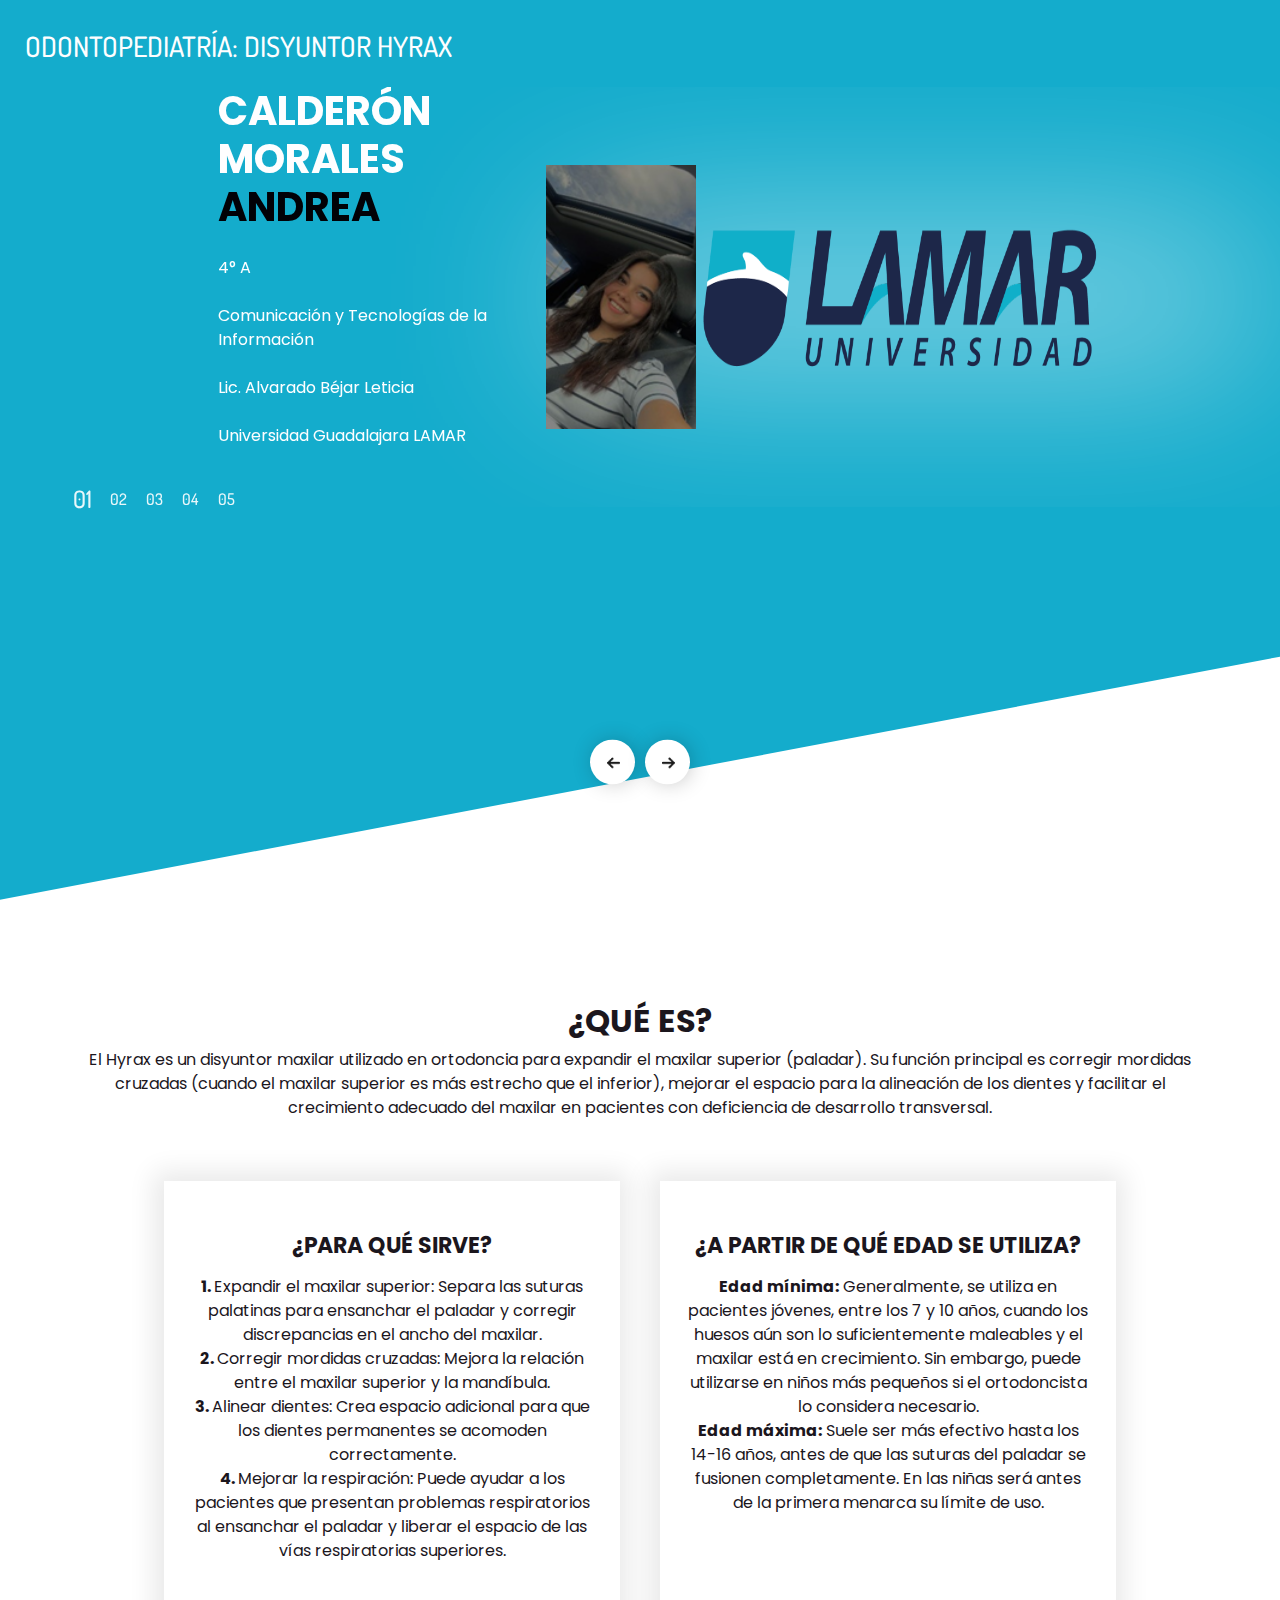
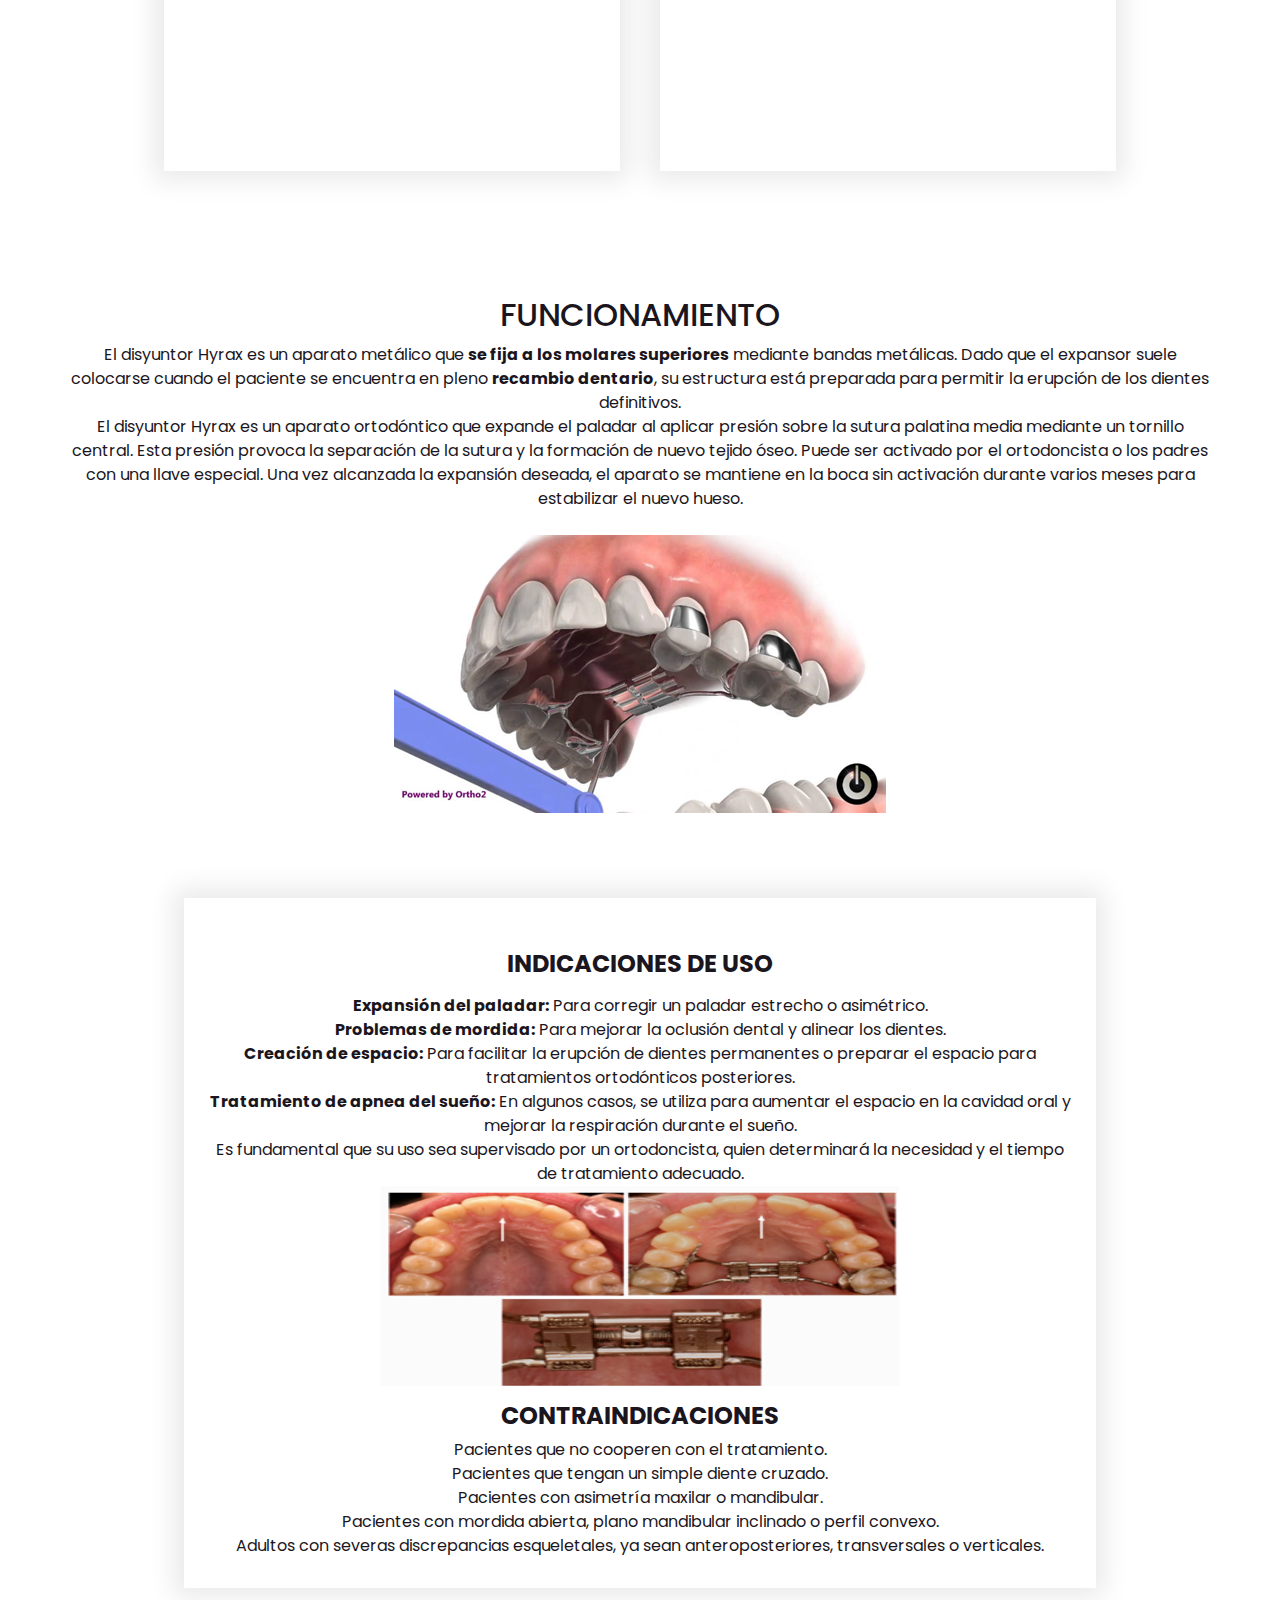
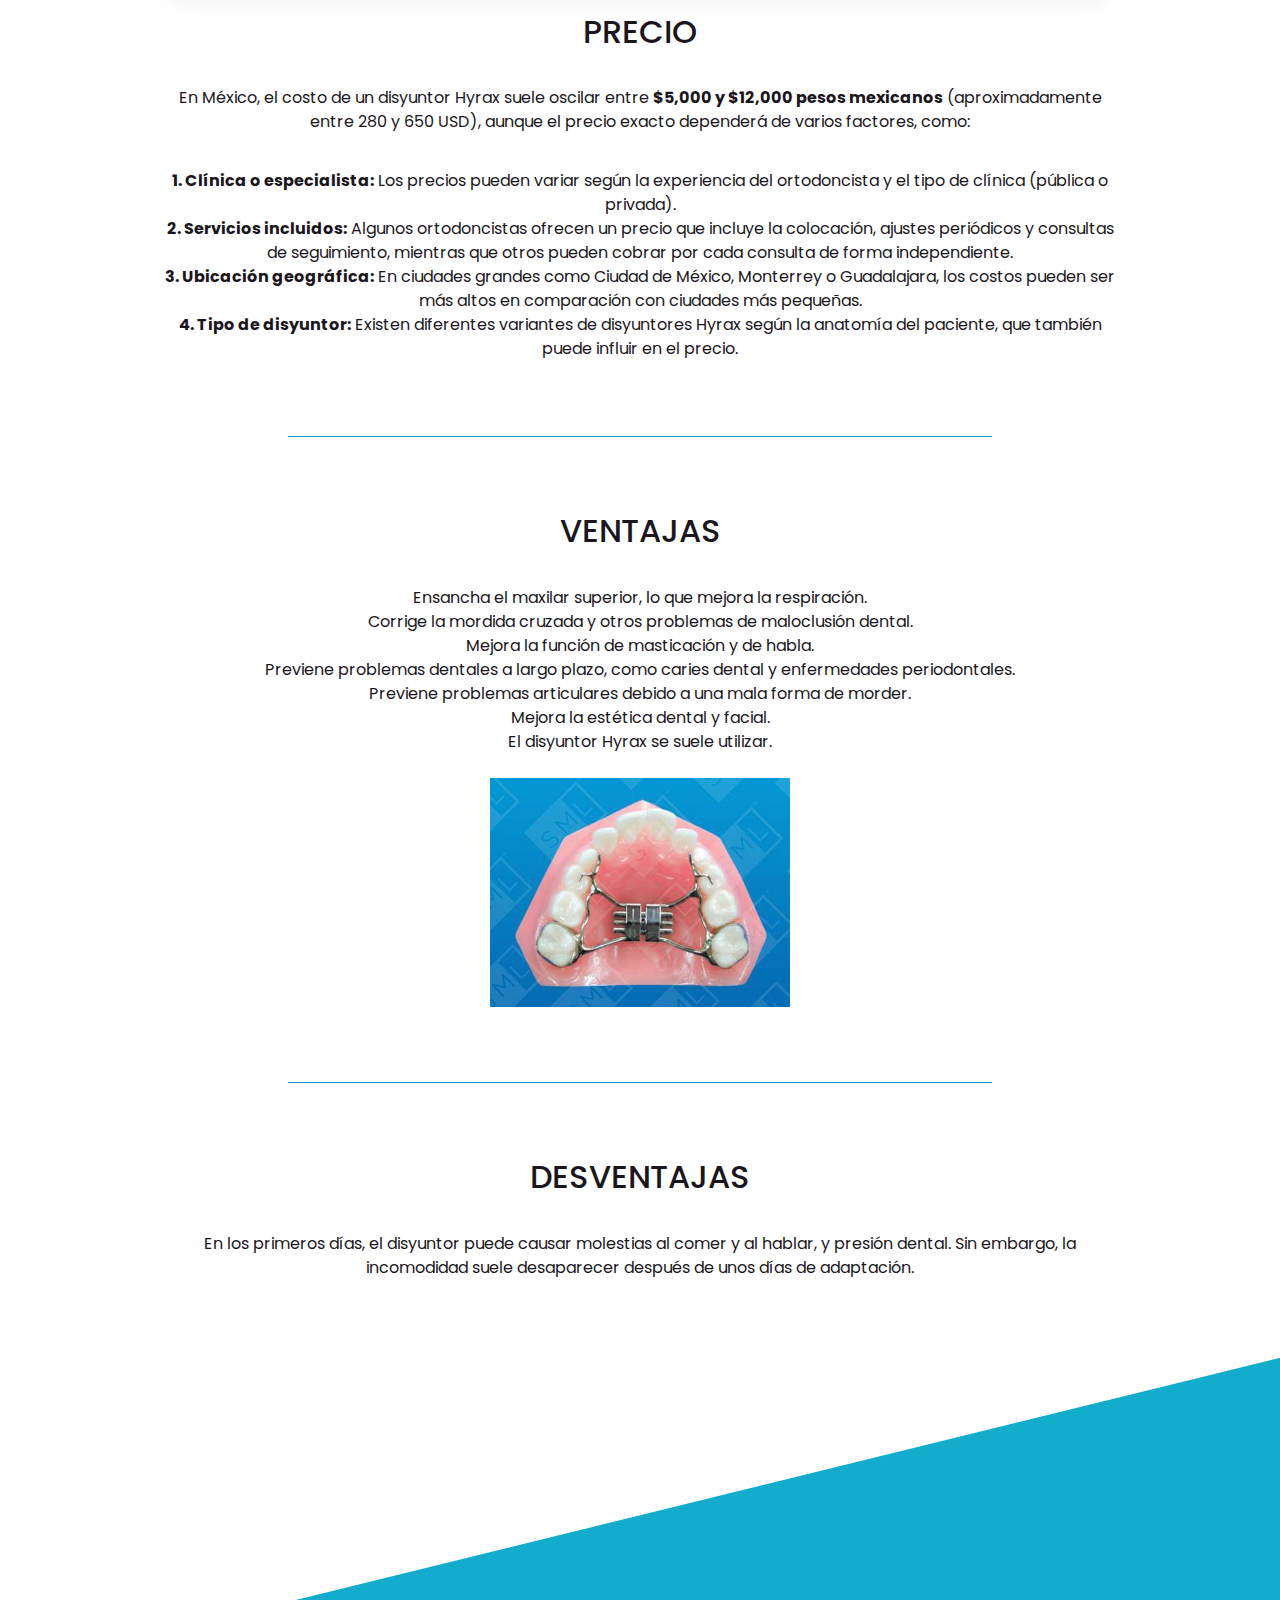
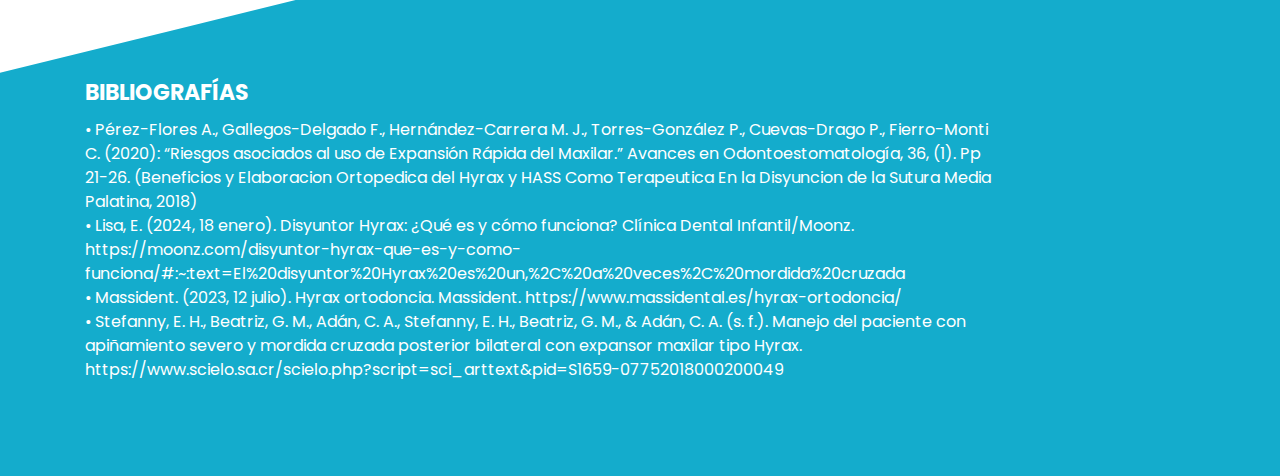
==== index.html @ 8312d189 "Add files via upload" ====
<!DOCTYPE html>
<html>

<head>
  <!-- Basic -->
  <meta charset="utf-8" />
  <meta http-equiv="X-UA-Compatible" content="IE=edge" />
  <!-- Mobile Metas -->
  <meta name="viewport" content="width=device-width, initial-scale=1, shrink-to-fit=no" />
  <!-- Site Metas -->
  <meta name="keywords" content="" />
  <meta name="description" content="" />
  <meta name="author" content="" />

  <title>ODONTOPEDIATRÍA: DISYUNTOR HYRAX</title>

  <!-- slider stylesheet -->
  <link rel="stylesheet" type="text/css"
    href="https://cdnjs.cloudflare.com/ajax/libs/OwlCarousel2/2.1.3/assets/owl.carousel.min.css" />

  <!-- bootstrap core css -->
  <link rel="stylesheet" type="text/css" href="css/bootstrap.css" />

  <!-- fonts style -->
  <link href="https://fonts.googleapis.com/css?family=Dosis:400,500|Poppins:400,600,700&display=swap" rel="stylesheet">
  <!-- Custom styles for this template -->
  <link href="css/style.css" rel="stylesheet" />
  <!-- responsive style -->
  <link href="css/responsive.css" rel="stylesheet" />
</head>

<body>
  <div class="hero_area">
    <!-- header section strats -->
    <header class="header_section">
      <div class="container-fluid">
        <nav class="navbar navbar-expand-lg custom_nav-container">
          <a class="navbar-brand" href="index.html">
            <span>
              ODONTOPEDIATRÍA: DISYUNTOR HYRAX
            </span>
          </a>

          <div class="navbar-collapse" id="">
            <div class="d-none d-lg-flex ml-auto flex-column flex-lg-row align-items-center">
              <ul class="navbar-nav  ">
                <li class="nav-item">
                  <a class="nav-link" href="fruit.html">
                    <!--<img src="images/login.png" alt="" />
                    <span>Login</span></a>-->
                </li>
                <li class="nav-item">
                  <a class="nav-link" href="service.html">
                    <!--<img src="images/signup.png" alt="" />
                    <span>Sign Up</span>-->
                  </a>
                </li>
              </ul>
              <form class="form-inline my-2 mb-3 mb-lg-0 mr-5">
                <!--<button class="btn  my-2 my-sm-0 nav_search-btn" type="submit"></button>-->
              </form>
            </div>

            
            <div id="myNav" class="overlay">
              <div class="overlay-content">
                <a href="index.html">HOME</a>
                <a href="team.html">TEAM</a>
                <a href="portfolio.html">PORTFOLIO</a>
                <a href="contact.html">CONTACT US</a>

              </div>
            </div>
          </div>
        </nav>
      </div>
    </header>
    <!-- end header section -->
    <!-- slider section -->
    <section class=" slider_section position-relative">

      <div id="carouselExampleIndicators" class="carousel slide" data-ride="carousel">
        <ol class="carousel-indicators">
          <li data-target="#carouselExampleIndicators" data-slide-to="0" class="active">01</li>
          <li data-target="#carouselExampleIndicators" data-slide-to="1">02</li>
          <li data-target="#carouselExampleIndicators" data-slide-to="1">03</li>
          <li data-target="#carouselExampleIndicators" data-slide-to="1">04</li>
          <li data-target="#carouselExampleIndicators" data-slide-to="1">05</li>
        </ol>
        <div class="carousel-inner">
          <div class="carousel-item active">
            <div class="row">
              <div class="col-md-3 offset-md-2">
                <div class="slider_detail">
                  <h1>
                    Calderón Morales
                    <span>
                      Andrea
                    </span>
                  </h1>
                  <p>
                    4° A<br><br>
                    Comunicación y Tecnologías de la Información <br><br>
                    Lic. Alvarado Béjar Leticia<br><br>
                    Universidad Guadalajara LAMAR<br><br>
                  </p>
                </div>
              </div>
              <div class="col-md-7">
                <div class="slider_img-box">
                  <img src="images/Andrea_Calderon.png" alt="foto Andrea Calderón" width="150">
                  <img src="images/Logo-LAMAR-Blue2.png" alt="logo LAMAR" width="400" height="150">
                </div>
              </div>
            </div>
          </div>
          <div class="carousel-item">
            <div class="row">
              <div class="col-md-3 offset-md-2">
                <div class="slider_detail">
                  <h1>
                    Águila
                    <span>
                      Andrea
                    </span>
                  </h1>
                  <p>
                    4° A<br><br>
                    Comunicación y Tecnologías de la Información <br><br>
                    Lic. Alvarado Béjar Leticia<br><br>
                    Universidad Guadalajara LAMAR<br><br>
                  </p>
                </div>
              </div>
              <div class="col-md-7">
                <div class="slider_img-box">
                  <img src="images/andrea_aguilar.png" alt="foto Andrea Águila" width="150">
                  <img src="images/Logo-LAMAR-Blue2.png" alt="logo LAMAR" width="400" height="150">
                </div>
              </div>
            </div>
          </div>
          <div class="carousel-item">
            <div class="row">
              <div class="col-md-3 offset-md-2">
                <div class="slider_detail">
                  <h1>
                    Toscano Murillo
                    <span>
                      Dominique Michelle
                    </span>
                  </h1>
                  <p>
                    4° A<br><br>
                    Comunicación y Tecnologías de la Información <br><br>
                    Lic. Alvarado Béjar Leticia<br><br>
                    Universidad Guadalajara LAMAR<br><br>
                  </p>
                </div>
              </div>
              <div class="col-md-7">
                <div class="slider_img-box">
                  <img src="images/dominique.png" alt="foto Dominique" width="150">
                  <img src="images/Logo-LAMAR-Blue2.png" alt="logo LAMAR" width="400" height="150">
                </div>
              </div>
            </div>
          </div>
          <div class="carousel-item">
            <div class="row">
              <div class="col-md-3 offset-md-2">
                <div class="slider_detail">
                  <h1>
                    Cervantes Barajas
                    <span>
                      Jair Immanol
                    </span>
                  </h1>
                  <p>
                    4° A<br><br>
                    Comunicación y Tecnologías de la Información <br><br>
                    Lic. Alvarado Béjar Leticia<br><br>
                    Universidad Guadalajara LAMAR<br><br>
                  </p>
                </div>
              </div>
              <div class="col-md-7">
                <div class="slider_img-box">
                  <img src="images/jair.png" alt="foto Jair" width="150">
                  <img src="images/Logo-LAMAR-Blue2.png" alt="logo LAMAR" width="400" height="150">
                </div>
              </div>
            </div>
          </div>
          <div class="carousel-item">
            <div class="row">
              <div class="col-md-3 offset-md-2">
                <div class="slider_detail">
                  <h1>
                    Hinojosa Acosta
                    <span>
                      Quitzia
                    </span>
                  </h1>
                  <p>
                    4° A<br><br>
                    Comunicación y Tecnologías de la Información <br><br>
                    Lic. Alvarado Béjar Leticia<br><br>
                    Universidad Guadalajara LAMAR<br><br>
                  </p>
                </div>
              </div>
              <div class="col-md-7">
                <div class="slider_img-box">
                  <img src="images/quitzia.png" alt="foto Andrea Calderón" width="150">
                  <img src="images/Logo-LAMAR-Blue2.png" alt="logo LAMAR" width="400" height="150">
                </div>
              </div>
            </div>
          </div>
        </div>
        <div class="carousel_btn-container">
          <a class="carousel-control-prev" href="#carouselExampleIndicators" role="button" data-slide="prev">
            <span class="sr-only">Previous</span>
          </a>
          <a class="carousel-control-next" href="#carouselExampleIndicators" role="button" data-slide="next">
            <span class="sr-only">Next</span>
          </a>
        </div>
      </div>

    </section>

    <!-- end slider section -->
  </div>

  <!-- about section -->

  <section class="about_section layout_padding">
    <div class="container">
      <h2>
        <b>¿QUÉ ES?</b>
      </h2>
      <p>
        El Hyrax es un disyuntor maxilar utilizado en ortodoncia para expandir el maxilar superior (paladar). Su función principal es corregir mordidas cruzadas (cuando el maxilar superior es más estrecho que el inferior), mejorar el espacio para la alineación de los dientes y facilitar el crecimiento adecuado del maxilar en pacientes con deficiencia de desarrollo transversal.
      </p>
    </div>

    <div class="container">
      <div class="about_card-container">
        <div class="about_card">
          <div class="about-detail">
            <div class="about_img-box">
              <!--<img src="images/card-img-1.png" alt="">-->
            </div>
            <div class="card_detail-ox">
              <h4>
                <b>¿PARA QUÉ SIRVE?</b>
              </h4>
              <p>
                <b>1.  </b>Expandir el maxilar superior: Separa las suturas palatinas para ensanchar el paladar y corregir discrepancias en el ancho del maxilar.<br>
	              <b>2.  </b>	Corregir mordidas cruzadas: Mejora la relación entre el maxilar superior y la mandíbula.<br>
	              <b>3.  </b>	Alinear dientes: Crea espacio adicional para que los dientes permanentes se acomoden correctamente.<br>
	              <b>4.  </b>	Mejorar la respiración: Puede ayudar a los pacientes que presentan problemas respiratorios al ensanchar el paladar y liberar el espacio de las vías respiratorias superiores.<br>
              </p>
            </div>
          </div>
        </div>
        <div class="about_card">
          <div class="about-detail">
            <div class="about_img-box">
              <!--<img src="images/card-img-2.png" alt="">-->
            </div>
            <div class="card_detail-ox">
              <h4>
                <b>¿A PARTIR DE QUÉ EDAD SE UTILIZA?</b>
              </h4>
              <p>
                <b>Edad mínima:</b> Generalmente, se utiliza en pacientes jóvenes, entre los 7 y 10 años, cuando los huesos aún son lo suficientemente maleables y el maxilar está en crecimiento. Sin embargo, puede utilizarse en niños más pequeños si el ortodoncista lo considera necesario.<br>
                <b>Edad máxima:</b> Suele ser más efectivo hasta los 14-16 años, antes de que las suturas del paladar se fusionen completamente. En las niñas será antes de la primera menarca su límite de uso.<br>

              </p>
            </div>
          </div>
        </div>
      </div>
    </div>
  </section>

  <!-- end about section -->



  <!-- portfolio section -->
  <section class="portfolio_section layout_padding2">
    <div class="container">
      <h2>
        FUNCIONAMIENTO
      </h2>
      <p>
        El disyuntor Hyrax es un aparato metálico que <b>se fija a los molares superiores</b> mediante bandas metálicas. Dado que el expansor suele colocarse cuando el paciente se encuentra en pleno <b>recambio dentario</b>, su estructura está preparada para permitir la erupción de los dientes definitivos.<br>
        El disyuntor Hyrax es un aparato ortodóntico que expande el paladar al aplicar presión sobre la sutura palatina media mediante un tornillo central. Esta presión provoca la separación de la sutura y la formación de nuevo tejido óseo. Puede ser activado por el ortodoncista o los padres con una llave especial. Una vez alcanzada la expansión deseada, el aparato se mantiene en la boca sin activación durante varios meses para estabilizar el nuevo hueso.
        <br><br><img src="images/funcionamiento.png"  alt=""><br><br>
      </p>
    </div>
    <div class="container">
      <div class="about_card-container2">
        <div class="about_card2">
          <div class="about-detail">
            <div class="about_img-box">
              <!--<img src="images/card-img-1.png" alt="">--> 
            </div>
            <div class="card_detail-ox">
              <h4>
                <b>INDICACIONES DE USO</b>
              </h4>
              <p>
                <b>Expansión del paladar:</b> Para corregir un paladar estrecho o asimétrico.<br>
                <b>Problemas de mordida:</b> Para mejorar la oclusión dental y alinear los dientes.<br>
                <b>Creación de espacio:</b> Para facilitar la erupción de dientes permanentes o preparar el espacio para tratamientos ortodónticos posteriores.<br>
                <b>Tratamiento de apnea del sueño:</b> En algunos casos, se utiliza para aumentar el espacio en la cavidad oral y mejorar la respiración durante el sueño.<br>
                Es fundamental que su uso sea supervisado por un ortodoncista, quien determinará la necesidad y el tiempo de tratamiento adecuado.<br>
                <img src="images/indicaciones_de_uso.png" height="200px"><br>
                <h4><b>CONTRAINDICACIONES</b></h4>
                Pacientes que no cooperen con el tratamiento. <br>
                Pacientes que tengan un simple diente cruzado.<br>
                Pacientes con asimetría maxilar o mandibular.<br>
                Pacientes con mordida abierta, plano mandibular inclinado o perfil convexo.<br>
                Adultos con severas discrepancias esqueletales, ya sean anteroposteriores, transversales o verticales.<br>
              </p>
            </div>
          </div>
        </div>       
      </div>
    </div>
   
    
  </section>


  <!-- end portfolio section -->

  <section class="Why_section layout_padding">
    <div class="container">
      <b><h2>PRECIO</h2></b>
      <p>
        En México, el costo de un disyuntor Hyrax suele oscilar entre <b>$5,000 y $12,000 pesos mexicanos</b> (aproximadamente entre 280 y 650 USD), aunque el precio exacto dependerá de varios factores, como:
      </p>
      <p>
        <b>1.	Clínica o especialista:</b> Los precios pueden variar según la experiencia del ortodoncista y el tipo de clínica (pública o privada).<br>
        <b>2.	Servicios incluidos:</b> Algunos ortodoncistas ofrecen un precio que incluye la colocación, ajustes periódicos y consultas de seguimiento, mientras que otros pueden cobrar por cada consulta de forma independiente.<br>
        <b>3.	Ubicación geográfica:</b> En ciudades grandes como Ciudad de México, Monterrey o Guadalajara, los costos pueden ser más altos en comparación con ciudades más pequeñas.<br>
        <b>4.	Tipo de disyuntor:</b> Existen diferentes variantes de disyuntores Hyrax según la anatomía del paciente, que también puede influir en el precio.<br>

      </p>
    </div>
  </section>

  <hr class="footer_hr">
  
  <section class="Why_section layout_padding">
    <div class="container">
      <b><h2>VENTAJAS</h2></b>
      <p>
        Ensancha el maxilar superior, lo que mejora la respiración. <br>
        Corrige la mordida cruzada y otros problemas de maloclusión dental. <br>
        Mejora la función de masticación y de habla. <br>
        Previene problemas dentales a largo plazo, como caries dental y enfermedades periodontales. <br>
        Previene problemas articulares debido a una mala forma de morder. <br>
        Mejora la estética dental y facial. <br>
        El disyuntor Hyrax se suele utilizar.<br><br>
        <img src="images/ventajas.png" width="300px"/>
      </p>
    </div>
  </section>

  <hr class="footer_hr"> 
  
  <section class="Why_section layout_padding">
    <div class="container">
      <b><h2>DESVENTAJAS</h2></b>
      <p>
        En los primeros días, el disyuntor puede causar molestias al comer y al hablar, y presión dental. Sin embargo, la incomodidad suele desaparecer después de unos días de adaptación.
      </p>
    </div>
  </section>

  <!-- info section -->
  <section class="info_section layout_padding">
    <div class="container info_content">
      <div>
        <div>
          <div>
            <div>
              <div class="col-md-10">
                <h5>
                  BIBLIOGRAFÍAS
                </h5>
                <p style="color: #fff;">
                •	Pérez-Flores A., Gallegos-Delgado F., Hernández-Carrera M. J., Torres-González P., Cuevas-Drago P., Fierro-Monti C. (2020): “Riesgos asociados al uso de Expansión Rápida del Maxilar.” Avances en Odontoestomatología, 36, (1). Pp 21-26. (Beneficios y Elaboracion Ortopedica del Hyrax y HASS Como Terapeutica En la Disyuncion de la Sutura Media Palatina, 2018)<br>
                •	Lisa, E. (2024, 18 enero). Disyuntor Hyrax: ¿Qué es y cómo funciona? Clínica Dental Infantil/Moonz. https://moonz.com/disyuntor-hyrax-que-es-y-como-funciona/#:~:text=El%20disyuntor%20Hyrax%20es%20un,%2C%20a%20veces%2C%20mordida%20cruzada<br>
                •	Massident. (2023, 12 julio). Hyrax ortodoncia. Massident. https://www.massidental.es/hyrax-ortodoncia/<br>
                •	Stefanny, E. H., Beatriz, G. M., Adán, C. A., Stefanny, E. H., Beatriz, G. M., & Adán, C. A. (s. f.). Manejo del paciente con apiñamiento severo y mordida cruzada posterior bilateral con expansor maxilar tipo Hyrax. https://www.scielo.sa.cr/scielo.php?script=sci_arttext&pid=S1659-07752018000200049<br>
              </p>
              </div>
            </div>
            </div>
          </div>
        </div>
      </div>

    </div>
    
  </section>

  
  <!-- end info section -->
  <!--<hr class="footer_hr">
   footer section 
  <section class="container-fluid footer_section">
    <p>
      &copy;
      2019 All Rights Reserved. Design by
      <a href="https://html.design/">Free Html Templates</a>
    </p>
  </section>
  footer section -->

  <script type="text/javascript" src="js/jquery-3.4.1.min.js"></script>
  <script type="text/javascript" src="js/bootstrap.js"></script>



  <script>
    function openNav() {
      document.getElementById("myNav").classList.toggle("menu_width")
      document.querySelector(".custom_menu-btn").classList.toggle("menu_btn-style")
    }
  </script>


</body>

</html>
---- css/style.css ----
body {
  font-family: "Poppins", sans-serif;
  color: #1b161d;
  background-color: #ffffff;
}

.body-bg {
  background-image: url(../images/body-bg.png);
  background-size: cover;
  background-repeat: no-repeat;
}

.layout_padding {
  padding: 75px 0;
}

.layout_padding2 {
  padding: 45px 0;
}

.layout_padding2-top {
  padding-top: 45px;
}

.layout_padding2-bottom {
  padding-bottom: 45px;
}

.layout_padding-top {
  padding-top: 75px;
}

.layout_padding-bottom {
  padding-bottom: 75px;
}

/*header section*/


.hero_area {
  height: 98vh;
  position: relative;
}

.sub_page .hero_area {
  height: auto;
}

.hero_area::before {
  content: "";
  position: absolute;
  width: 100%;
  height: 102%;
  left: 0;
  top: 0;
  background-color: #14accc;
  clip-path: polygon(0 0, 100% 0, 100% 73%, 0% 100%);
}

.sub_page .hero_area::before {
  clip-path: none;
}


.hero_area.sub_pages {
  height: auto;
}

.header_section .container-fluid {
  padding-right: 25px;
  padding-left: 25px;
}

.header_section .nav_container {
  margin: 0 auto;
}

.custom_nav-container.navbar-expand-lg .navbar-nav .nav-link img {
  width: 22px;
  margin-right: 15px;
}

.custom_nav-container.navbar-expand-lg .navbar-nav .nav-link {
  padding: 0px 25px;
  color: #fefeff;
  text-align: center;
  font-family: "Roboto", sans-serif;
}

.custom_menu-btn {
  z-index: 9;
  position: absolute;
  right: 15px;
  top: 14px;
}

.custom_menu-btn button {
  margin-top: 12px;
  outline: none;
  border: none;
  background-color: transparent;

}

.custom_menu-btn button span {
  display: block;
  width: 35px;
  height: 5px;
  background-color: #fff;
  margin: 7px 0;
  transition: all .3s;
}

.menu_btn-style {
  position: fixed;
  right: 29px;
  top: 14px;
}

.custom_menu-btn .s-2 {
  transition: all .1s;
}

.menu_btn-style button .s-1 {
  transform: rotate(45deg) translateY(17px);
}

.menu_btn-style button .s-2 {
  transform: translateX(100px);
}

.menu_btn-style button .s-3 {
  transform: rotate(-45deg)translateY(-17px);
}

.overlay {
  height: 100%;
  width: 0;
  position: fixed;
  z-index: 1;
  top: 0;
  left: 0;
  background-color: rgb(0, 0, 0);
  background-color: rgba(0, 0, 0, 0.9);
  overflow-x: hidden;
  transition: 0.5s;
}

.overlay .closebtn {
  position: absolute;
  top: 0;
  right: 30px;
  font-size: 60px;
}

.overlay a {
  padding: 0px;
  text-decoration: none;
  font-size: 22px;
  color: #f1f1f1;
  display: block;
  transition: 0.3s;
}

.overlay-content {
  position: relative;
  top: 25%;
  width: 100%;
  text-align: center;
  margin-top: 30px;
}

.menu_width {
  width: 100%;
}



a,
a:hover,
a:focus {
  text-decoration: none;
}

a:hover,
a:focus {
  color: initial;
}

.btn,
.btn:focus {
  outline: none !important;
  box-shadow: none;
}

.custom_nav-container .nav_search-btn {
  background-image: url(../images/search-icon.png);
  background-size: 18px;
  background-repeat: no-repeat;
  width: 35px;
  height: 35px;
  padding: 0;
  border: none;
  margin: 0 40px 0 15px;
  background-position: center;

}

.navbar-brand {
  display: flex;
  align-items: center;
}

.navbar-brand img {
  width: 40px;
  margin-right: 5px;
}

.navbar-brand span {
  font-family: 'Dosis', sans-serif;
  text-transform: uppercase;
  font-size: 28px;
  font-weight: 500;
  color: #fefeff;
  margin-top: 5px;

}

.custom_nav-container {
  z-index: 99999;
  padding: 15px 0;
}

.custom_nav-container .navbar-toggler {
  outline: none;
}

.custom_nav-container .navbar-toggler .navbar-toggler-icon {
  background-image: url(../images/menu.png);
  background-size: 55px;
}

.quote_btn-container a {
  display: inline-block;
  padding: 5px 15px;
  background-color: #fc5d35;
  color: #f7f7f7;
  font-size: 14px;
  text-transform: uppercase;
}

/*end header section*/

/* slider section */


.slider_section .row {
  align-items: center;
}

.slider_detail {
  color: #fefeff;
}

.slider_detail h1 {
  font-weight: bold;
  text-transform: uppercase;
}

.slider_detail h1 span {
  color: #010106;
}

.slider_detail p {
  margin: 25px 0 35px 0;
}

.slider_detail a {
  display: inline-block;
  padding: 9px 35px;
  border: 2px solid #fefeff;
  color: #fefeff;
  border-radius: 35px;
}

.slider_detail a:hover {
  background-color: #fefeff;
  color: #010106;
}

.slider_img-box img {

  position: relative;
  z-index: 2;
}

.slider_img-box::after {
  content: "";
  position: absolute;
  top: 50%;
  left: 50%;
  transform: translate(-50%, -50%);
  width: 90%;
  height: 40%;
  background-color: #fff;
  filter: blur(95px) opacity(.7);

}

.slider_section .carousel-indicators {
  font-family: 'Dosis', sans-serif;
  font-weight: 500;
  color: #fff;
  justify-content: flex-start;
  margin: 0;
  left: 5%;
  align-self: center;
}

.slider_section .carousel-indicators li {
  text-indent: initial;
  background-color: transparent;
  text-align: center;
  font-size: 16px;
  line-height: 10px;
  opacity: 0.9;
}

.slider_section .carousel-indicators .active {
  font-size: 24px;
}

.slider_section #carouselExampleControls,
.carousel-inner,
.carousel-item {
  height: 100%;
}

.slider_section .carousel_btn-container {
  width: 100px;
  position: absolute;
  top: 75vh;
  display: flex;
  justify-content: space-between;
  left: 50%;
  transform: translateX(-50%);
  z-index: 999;
}

.slider_section .carousel-control-prev,
.slider_section .carousel-control-next {
  position: relative;
  width: 45px;
  height: 45px;
  border: none;
  border-radius: 100%;
  opacity: 1;
  background-repeat: no-repeat;
  background-size: 28px;
  background-position: center;
  background-color: #fff;
  transform: translateY(-50%);
  -webkit-box-shadow: 2px 0px 23px -4px rgba(0, 0, 0, 0.32);
  -moz-box-shadow: 2px 0px 23px -4px rgba(0, 0, 0, 0.32);
  box-shadow: 2px 0px 23px -4px rgba(0, 0, 0, 0.32);
}

.slider_section .carousel-control-prev:hover,
.slider_section .carousel-control-next:hover {
  background-color: #292727;
  background-size: 12px;

}

.slider_section .carousel-control-prev {
  background-image: url(../images/left-black-arrow.png);
}

.slider_section .carousel-control-next {
  background-image: url(../images/right-black-arrow.png);
}

.slider_section .carousel-control-prev:hover {
  background-image: url(../images/prev.png);
}

.slider_section .carousel-control-next:hover {
  background-image: url(../images/next.png);
}

/* end slider section */

/* about section */
.about_section {
  margin-top: 45px;
  text-align: center;
}

.about_section h4 {
  font-size: 22px;
}

.about_card-container {
  display: flex;
  justify-content: center;
}

.about_card-container2 {
  display: flex;
  justify-content: center;
}

.about_card {
  margin: 45px 20px;
  width: 40%;
  min-width: 300px;
  height: 550px;
}

.about_card2 {
  margin: 45px 20px;
  width: 80%;
  min-width: 300px;
  height: 550px;
}

.about_card .about-detail {
  padding: 2px 25px 35px 25px;
  height: 590px;
  -webkit-box-shadow: -1px 0px 25px 9px rgba(0, 0, 0, 0.09);
  -moz-box-shadow: -1px 0px 25px 9px rgba(0, 0, 0, 0.09);
  box-shadow: -1px 0px 25px 9px rgba(0, 0, 0, 0.09);
}
.about_card2 .about-detail {
  padding: 2px 25px 35px 25px;
  height: 690px;
  -webkit-box-shadow: -1px 0px 25px 9px rgba(0, 0, 0, 0.09);
  -moz-box-shadow: -1px 0px 25px 9px rgba(0, 0, 0, 0.09);
  box-shadow: -1px 0px 25px 9px rgba(0, 0, 0, 0.09);
}

.about_card .about_img-box {

  margin: 50px auto;

}

.about_card2 .about_img-box {

  margin: 50px auto;

}

.about_card .about-detail p {
  margin-top: 15px;
}

.about_card2 .about-detail p {
  margin-top: 15px;
}
.about_card img {
  width: 100%;
}

.about_card2 img {
  width: 60%;
}

.about_card a {
  display: inline-block;
  padding: 8px 25px;
  border: 2px solid #c4d70f;
  color: #c4d70f;
  border-radius: 35px;
  margin-top: 55px;
}
.about_card2 a {
  display: inline-block;
  padding: 8px 25px;
  border: 2px solid #c4d70f;
  color: #c4d70f;
  border-radius: 35px;
  margin-top: 55px;
}

.about_card a:hover {
  background-color: #c4d70f;
  color: #fefeff;
}

.about_card2 a:hover {
  background-color: #c4d70f;
  color: #fefeff;
}

/* end about section */

/* client section */

/* portfolio section */
.portfolio_section {
  text-align: center;
}

.portfolio_section .row>div {
  margin: 20px 0;

}

.portfolio_img-box img {
 
  height: max-content;
}

/* end portfolio section */

/* team section */

.team_section {
  text-align: center;
}

.team_card-container {
  display: flex;
  flex-wrap: wrap;
  justify-content: center;
  border-bottom: 1px solid #9be604;
}

.team_card {
  width: 250px;
  padding: 0 15px;
  margin: 35px 0;
}

.team_card h5 {
  text-transform: uppercase;
}

.team_card img {
  width: 100%;
}

.team_detail-box {
  width: 150px;
  margin: 35px auto 0 auto;
}

.team_social {
  display: flex;
  justify-content: space-between;
}

.team_follow h6 {
  color: #9be604;
}

/* end team section */

/* contact section */
.contact_section .row {
  align-items: center;
}

.contact_section h2 {
  text-align: center;
  text-transform: uppercase;
}

.contact_section p {
  color: #787877;
  text-align: center;
  font-size: 20px;
  margin-bottom: 0;
}


.contact_section label {
  display: flex;
  flex-direction: column;
  color: #797879;
  margin-bottom: 25px;
}

.contact_section input,
.contact_section textarea {
  outline: none;
  border: 1px solid #c1c1c2;
  width: 90%;
  height: 45px;
  padding: 0 15px;
  margin-top: 5px;
}

.contact_section textarea {
  height: 175px;
  padding: 5px;
}

.contact_form-container {
  padding: 15px 0 15px 0;
}

.contact_form-container button {
  border: none;
  background-color: #a0e711;
  color: #fff;
  padding: 12px 45px;
  font-size: 14px;
  border-radius: 25px;
  text-transform: uppercase;
}

.contact_img-box img {
  width: 100%;
}


/* contact section */

/* why section */
.Why_section {
  text-align: center;
}

.Why_section p {
  width: 85%;
  margin: 35px auto 0 auto;
}

/* end why section */

/* info section */
.info_section {
  position: relative;
}

.info_section::before {
  content: "";
  position: absolute;
  width: 100%;
  height: 100%;
  left: 0;
  bottom: -3px;
  background-color: #14accc;
  clip-path: polygon(0 315px, 100% 0, 100% 100%, 0% 100%);
}

.info_content {
  margin-top: 250px;
}

.info_section img {
  width: 100%;
}

.info_section ul {
  padding: 0;
}

.info_section ul li {
  list-style-type: none;
  margin: 10px 0;
}

.info_section ul li a,
.info_section ul li a:hover {
  color: #fff;
}

.info_section h5 {
  margin-bottom: 12px;
  font-size: 22px;
  font-weight: bold;
  color: #fff;
}

.info_section .social-box {
  margin: 25px 0;
}

.info_logo .navbar-brand span {
  color: #fff;
}

.info_section .social-box img {
  width: 100px;
  margin-right: 5px;
}

.form_container form {
  display: flex;
  flex-direction: column;
  align-items: flex-start;
}


.info_section .form_container input {
  width: 95%;
  height: 45px;
  border-radius: 0;
  border: none;
  outline: none;
  padding-left: 5px;
  border-bottom: 1px solid #626262;
  background-color: transparent;
}


.info_section .form_container button {
  background-color: #a0e711;
  border: none;
  outline: none;
  color: #fff;
  padding: 8px 50px;
  text-transform: uppercase;
  font-size: 16px;
  border-radius: 25px;
  text-transform: uppercase;
  margin-top: 35px;

}

/* end info section */
.footer_hr {
  position: relative;
  width: 55%;
  margin: 0 auto;
  background-color: #14accc;
}

/* footer section*/

.footer_section {
  background-color: #14accc;
  padding: 25px 20px;
}

.footer_section p {
  color: #fefeff;
  margin: 0;
  text-align: center;
}

.footer_section a {
  color: #fefeff;
}

/* end footer section*/
---- css/responsive.css ----
@media (max-width: 1120px) {
    .hero_area {
        height: auto;
    }

    .slider_section {
        padding-bottom: 175px;
    }

    .slider_section .carousel_btn-container {
        top: 130%;
    }
}

@media (max-width: 992px) {
    .navbar-collapse {
        flex: 0;
    }

    .about_card-container {
        flex-wrap: wrap;
    }

}

@media (max-width: 768px) {
    .slider_detail {
        padding: 25px 15px;
        text-align: center;
    }

    .slider_section .carousel_btn-container {
        top: 112%;
    }
}

@media (max-width: 576px) {
    .info_section::before {
        clip-path: polygon(0 175px, 100% 0, 100% 100%, 0% 100%);
    }

    .info_content {
        margin-top: 150px;
    }
}

@media (max-width: 480px) {}

@media (max-width: 400px) {}

@media (max-width: 360px) {}

@media (min-width: 1200px) {
    .container {
        max-width: 1170px;
    }

}
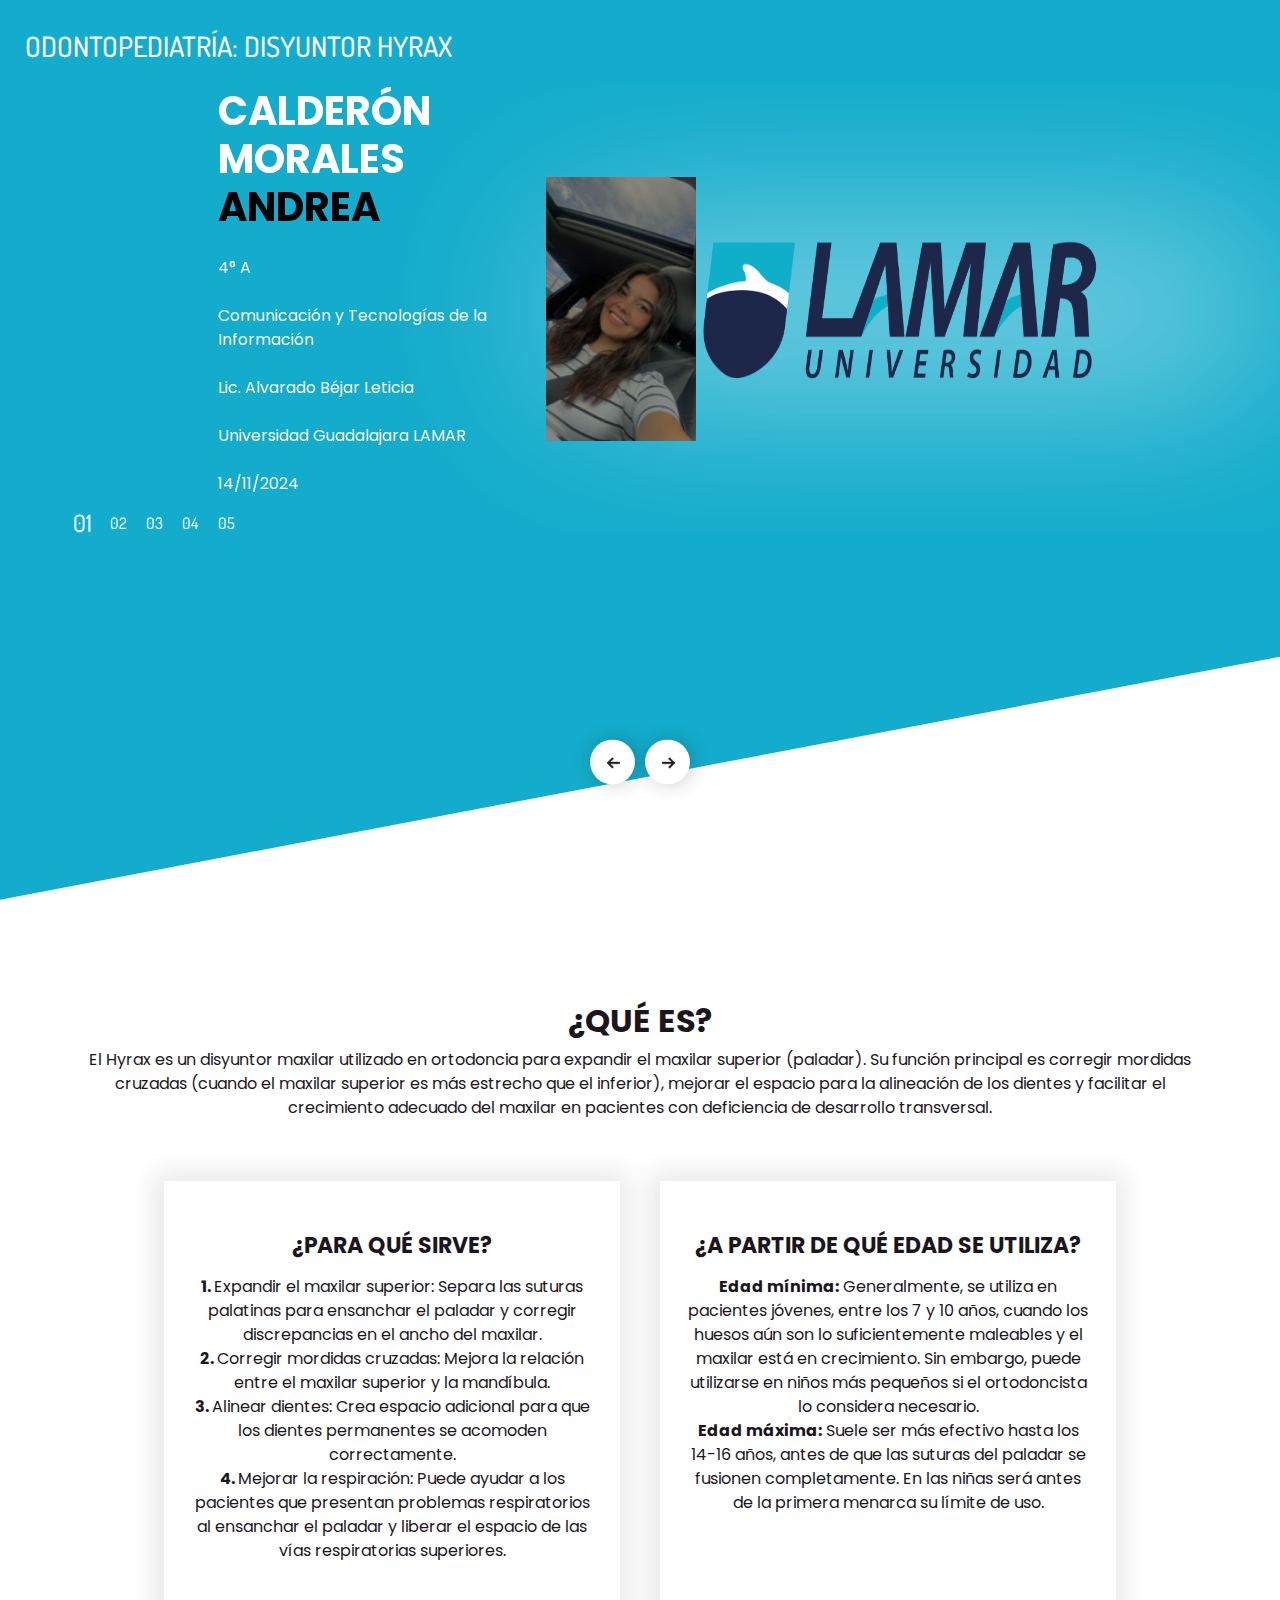
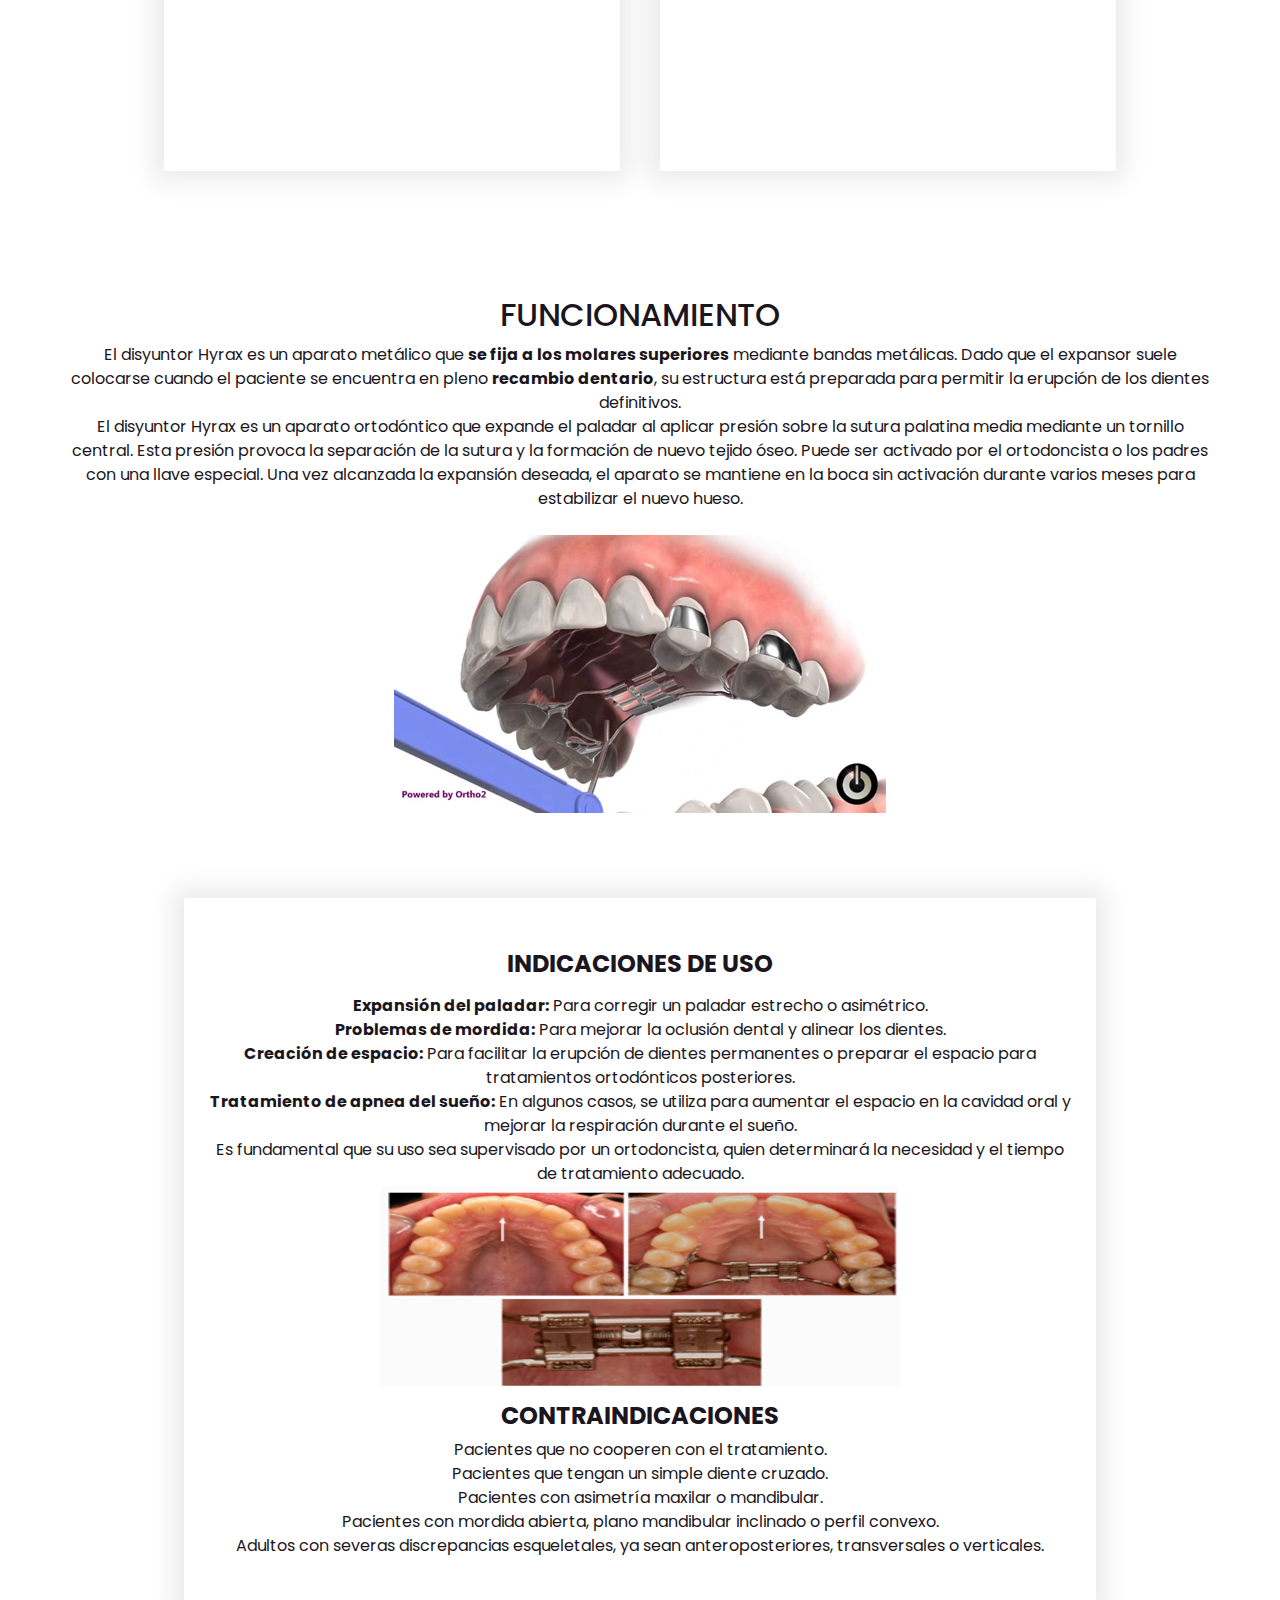
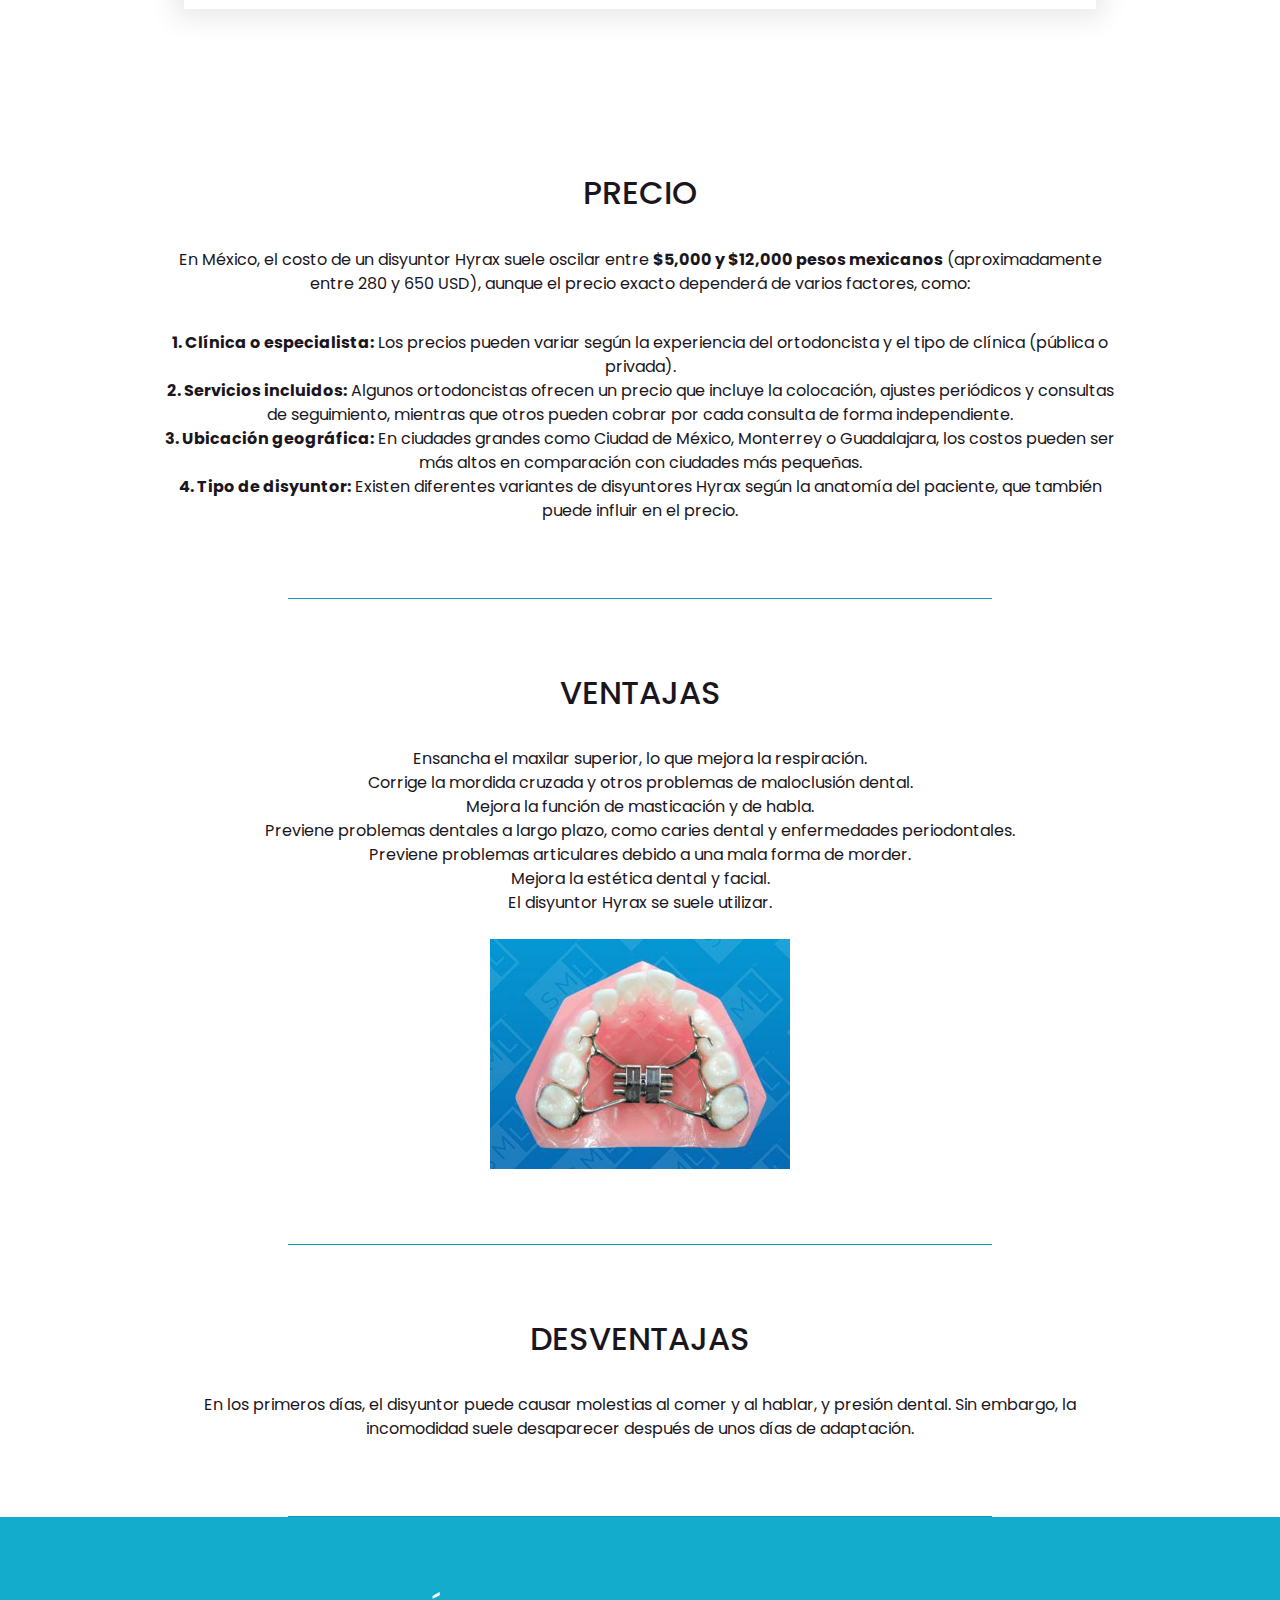
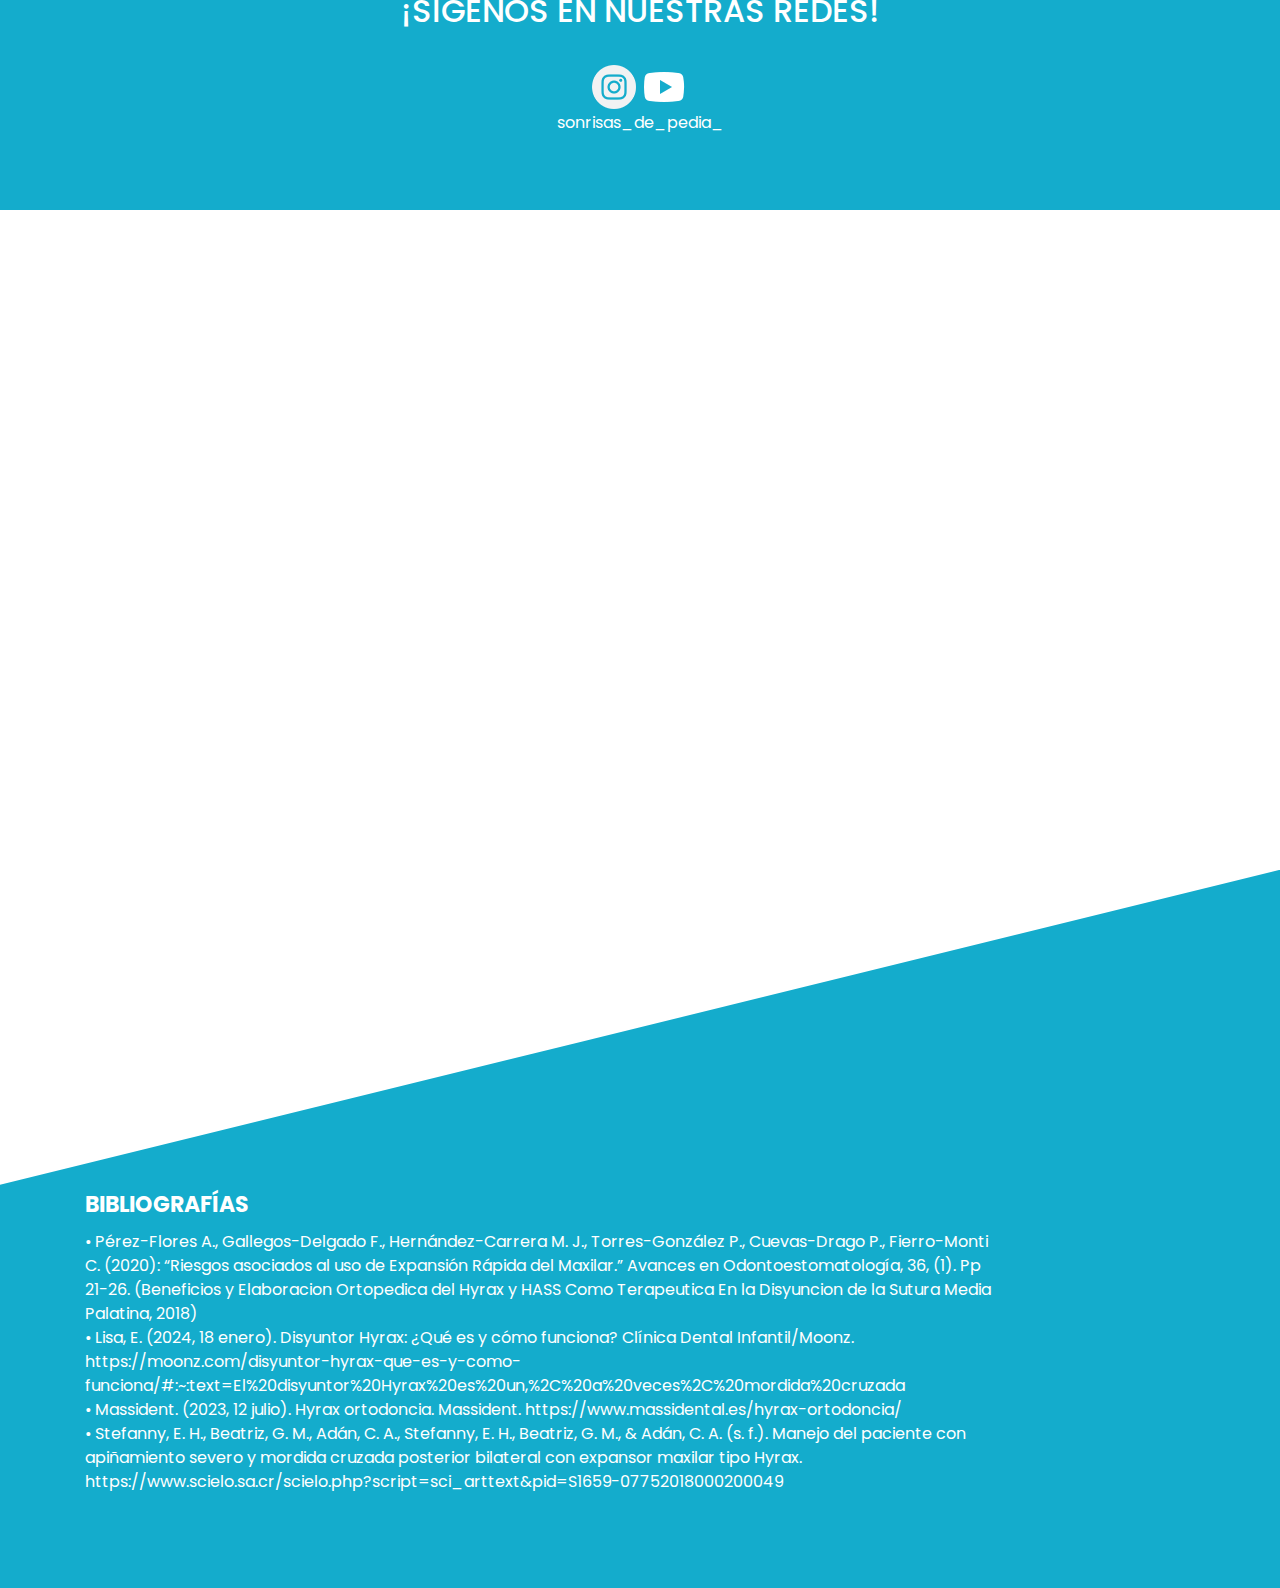
==== commit 92da65da: "Update index.html" ====
--- a/index.html
+++ b/index.html
@@ -103,6 +103,7 @@
                     Comunicación y Tecnologías de la Información <br><br>
                     Lic. Alvarado Béjar Leticia<br><br>
                     Universidad Guadalajara LAMAR<br><br>
+                    14/11/2024
                   </p>
                 </div>
               </div>
@@ -119,7 +120,7 @@
               <div class="col-md-3 offset-md-2">
                 <div class="slider_detail">
                   <h1>
-                    Águila
+                    Águila Ortiz
                     <span>
                       Andrea
                     </span>
@@ -129,6 +130,7 @@
                     Comunicación y Tecnologías de la Información <br><br>
                     Lic. Alvarado Béjar Leticia<br><br>
                     Universidad Guadalajara LAMAR<br><br>
+                    14/11/2024
                   </p>
                 </div>
               </div>
@@ -155,6 +157,7 @@
                     Comunicación y Tecnologías de la Información <br><br>
                     Lic. Alvarado Béjar Leticia<br><br>
                     Universidad Guadalajara LAMAR<br><br>
+                    14/11/2024
                   </p>
                 </div>
               </div>
@@ -181,12 +184,13 @@
                     Comunicación y Tecnologías de la Información <br><br>
                     Lic. Alvarado Béjar Leticia<br><br>
                     Universidad Guadalajara LAMAR<br><br>
+                    14/11/2024
                   </p>
                 </div>
               </div>
               <div class="col-md-7">
                 <div class="slider_img-box">
-                  <img src="images/jair.png" alt="foto Jair" width="150">
+                  <img src="images/jair3.jpg" alt="foto Jair" width="150">
                   <img src="images/Logo-LAMAR-Blue2.png" alt="logo LAMAR" width="400" height="150">
                 </div>
               </div>
@@ -207,6 +211,7 @@
                     Comunicación y Tecnologías de la Información <br><br>
                     Lic. Alvarado Béjar Leticia<br><br>
                     Universidad Guadalajara LAMAR<br><br>
+                    14/11/2024
                   </p>
                 </div>
               </div>
@@ -385,6 +390,23 @@
     </div>
   </section>
 
+  <hr class="footer_hr"> 
+  <section class="Why_section layout_padding" style="background-color: #14accc;">
+    <h2 style="color: #fff;">¡SÍGENOS EN NUESTRAS REDES!</h2><br>
+    <a href="https://www.instagram.com/sonrisas_de_pedia_?igsh=MW15MXZsaHIybzBiZA==" style="color: white;">
+      <img src="images/instagram1.png"/>
+      
+    </a>
+    <a href="https://www.youtube.com/watch?v=eKZJ_dA_YZk" style="color: white;">
+      <img src="images/youtube.png"/>
+    </a>
+    <br>
+      <a style="color: white;">sonrisas_de_pedia_</a>
+  </section>
+
+  <section class="Why_section layout_padding">
+    <iframe width="80%" height="500px" src="https://www.youtube.com/embed/eKZJ_dA_YZk" title="Disyuntor Hyrax (Entrevista)." frameborder="0" allow="accelerometer; autoplay; clipboard-write; encrypted-media; gyroscope; picture-in-picture; web-share" referrerpolicy="strict-origin-when-cross-origin" allowfullscreen></iframe>
+  </section>
   <!-- info section -->
   <section class="info_section layout_padding">
     <div class="container info_content">
@@ -441,4 +463,4 @@
 
 </body>
 
-</html>+</html>
--- a/css/style.css
+++ b/css/style.css
@@ -421,7 +421,7 @@
   margin: 45px 20px;
   width: 80%;
   min-width: 300px;
-  height: 550px;
+  height: 150%;
 }
 
 .about_card .about-detail {
@@ -433,7 +433,7 @@
 }
 .about_card2 .about-detail {
   padding: 2px 25px 35px 25px;
-  height: 690px;
+  height: 150%;
   -webkit-box-shadow: -1px 0px 25px 9px rgba(0, 0, 0, 0.09);
   -moz-box-shadow: -1px 0px 25px 9px rgba(0, 0, 0, 0.09);
   box-shadow: -1px 0px 25px 9px rgba(0, 0, 0, 0.09);
@@ -746,4 +746,4 @@
   color: #fefeff;
 }
 
-/* end footer section*/+/* end footer section*/
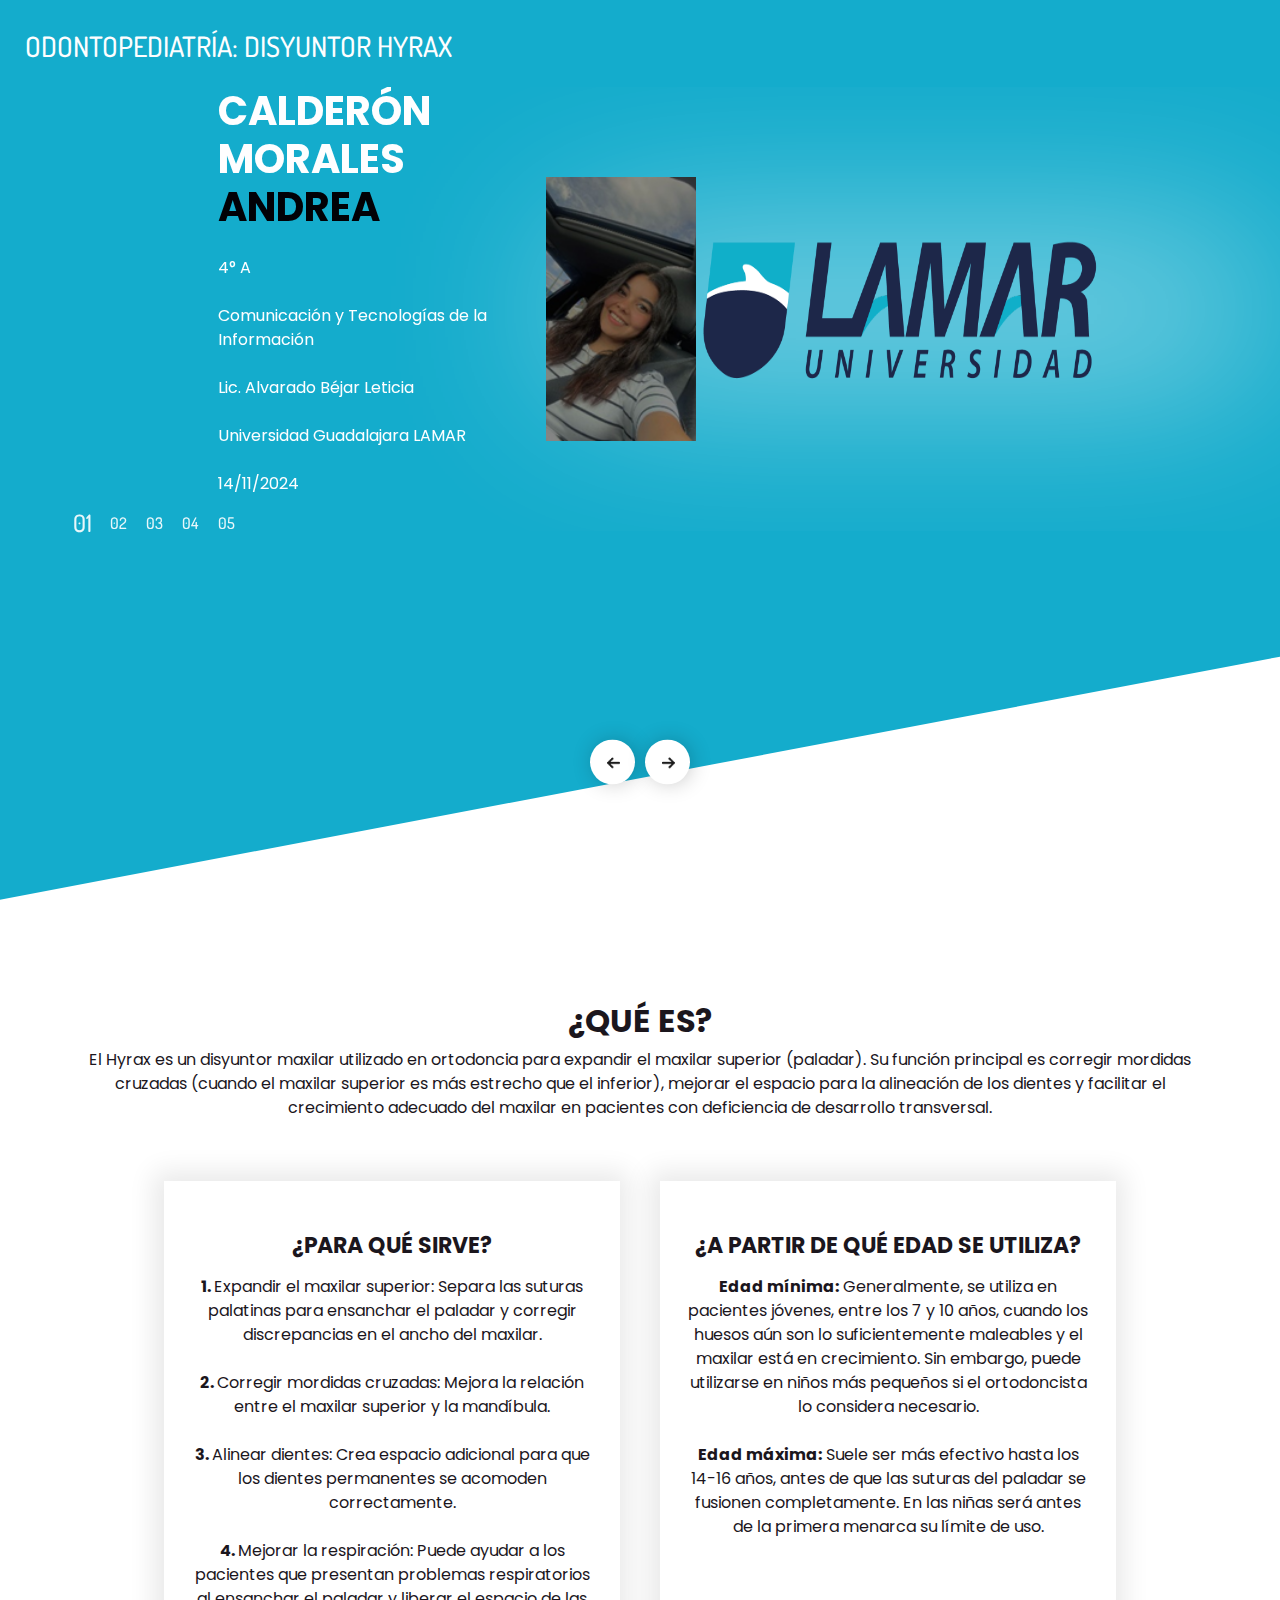
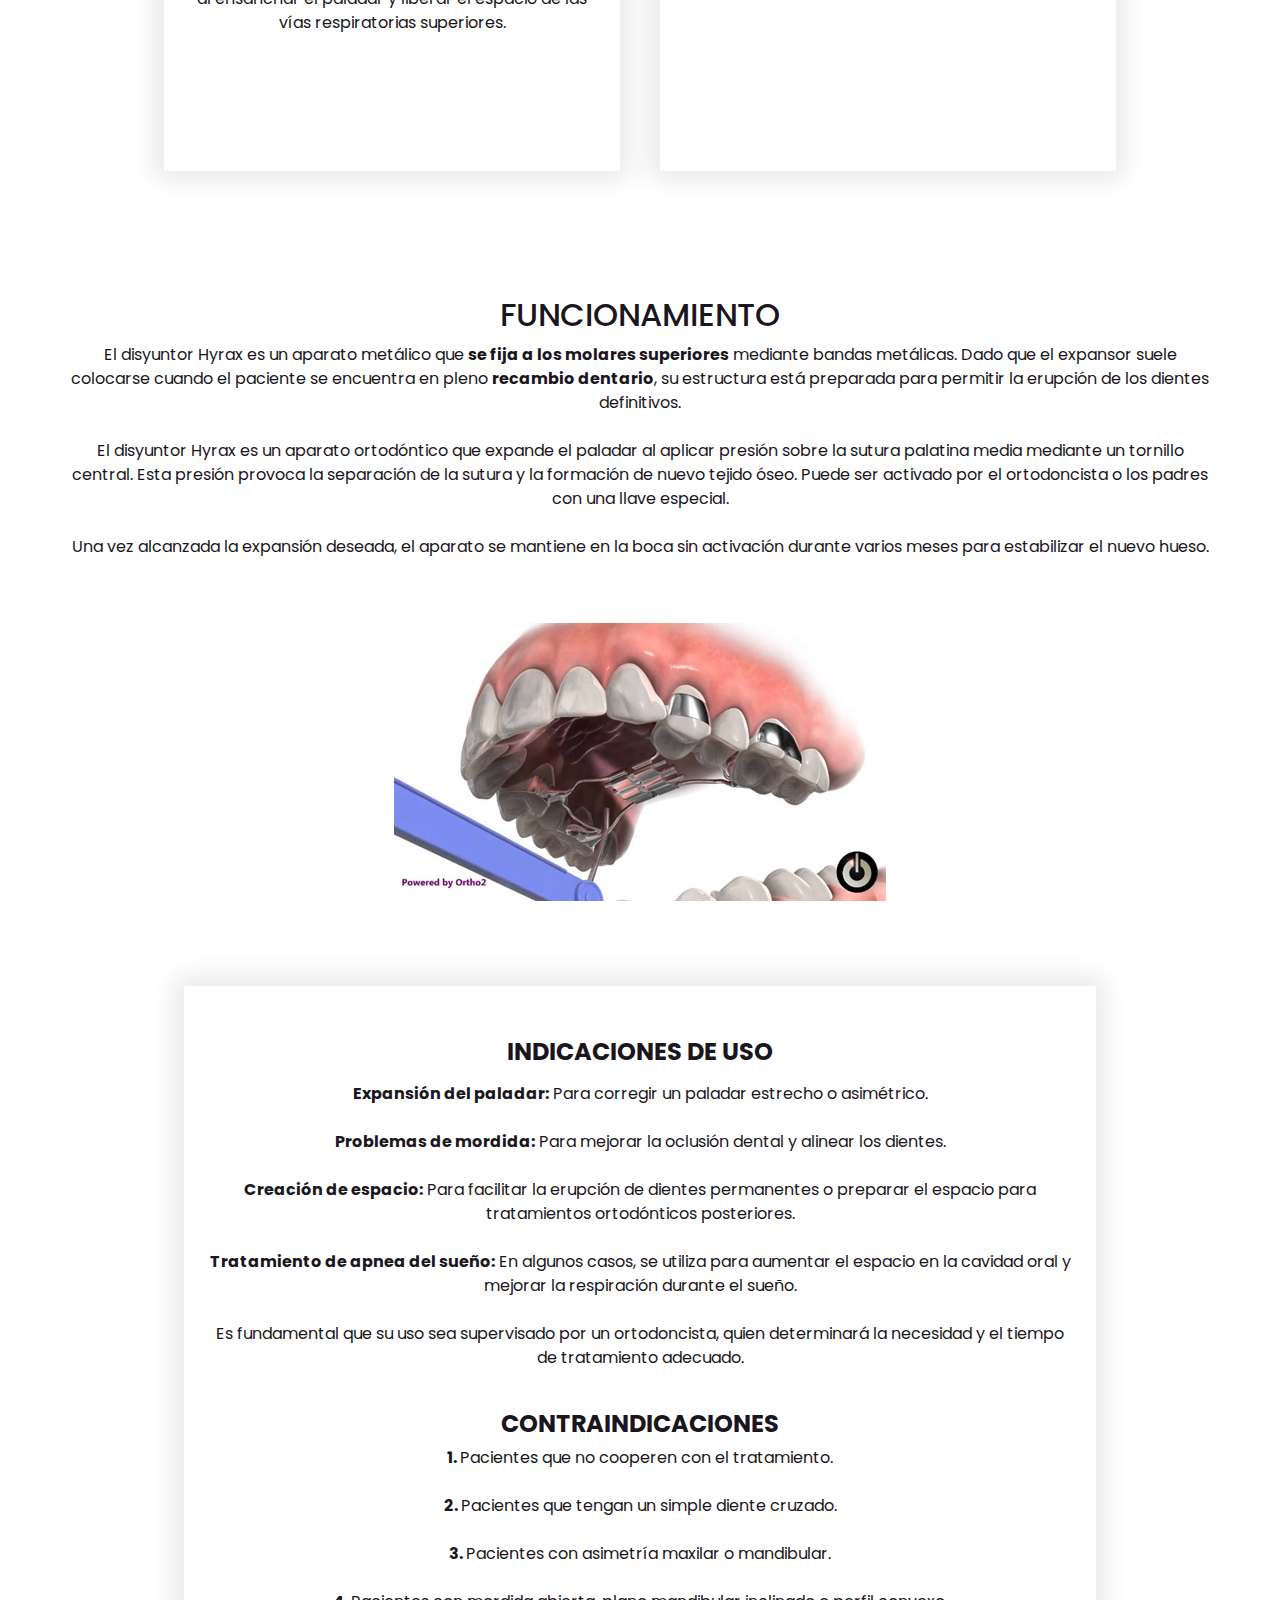
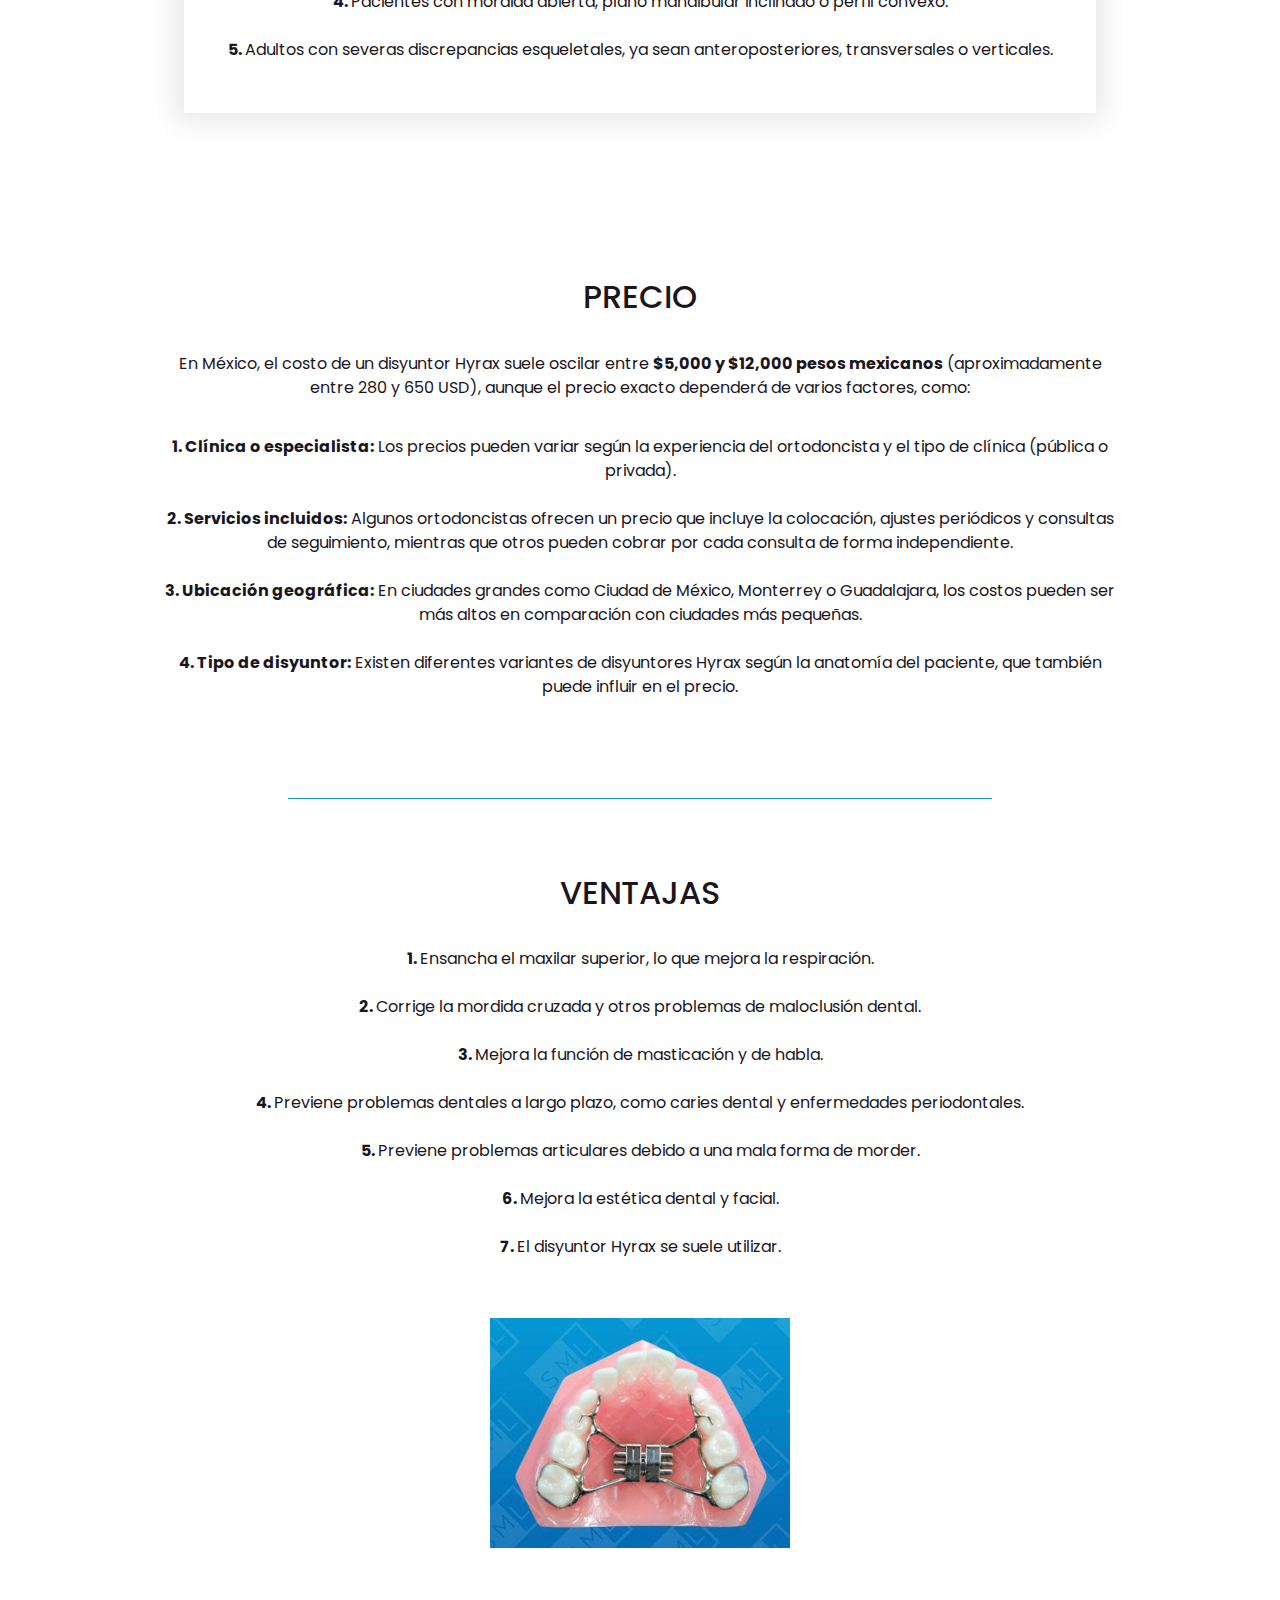
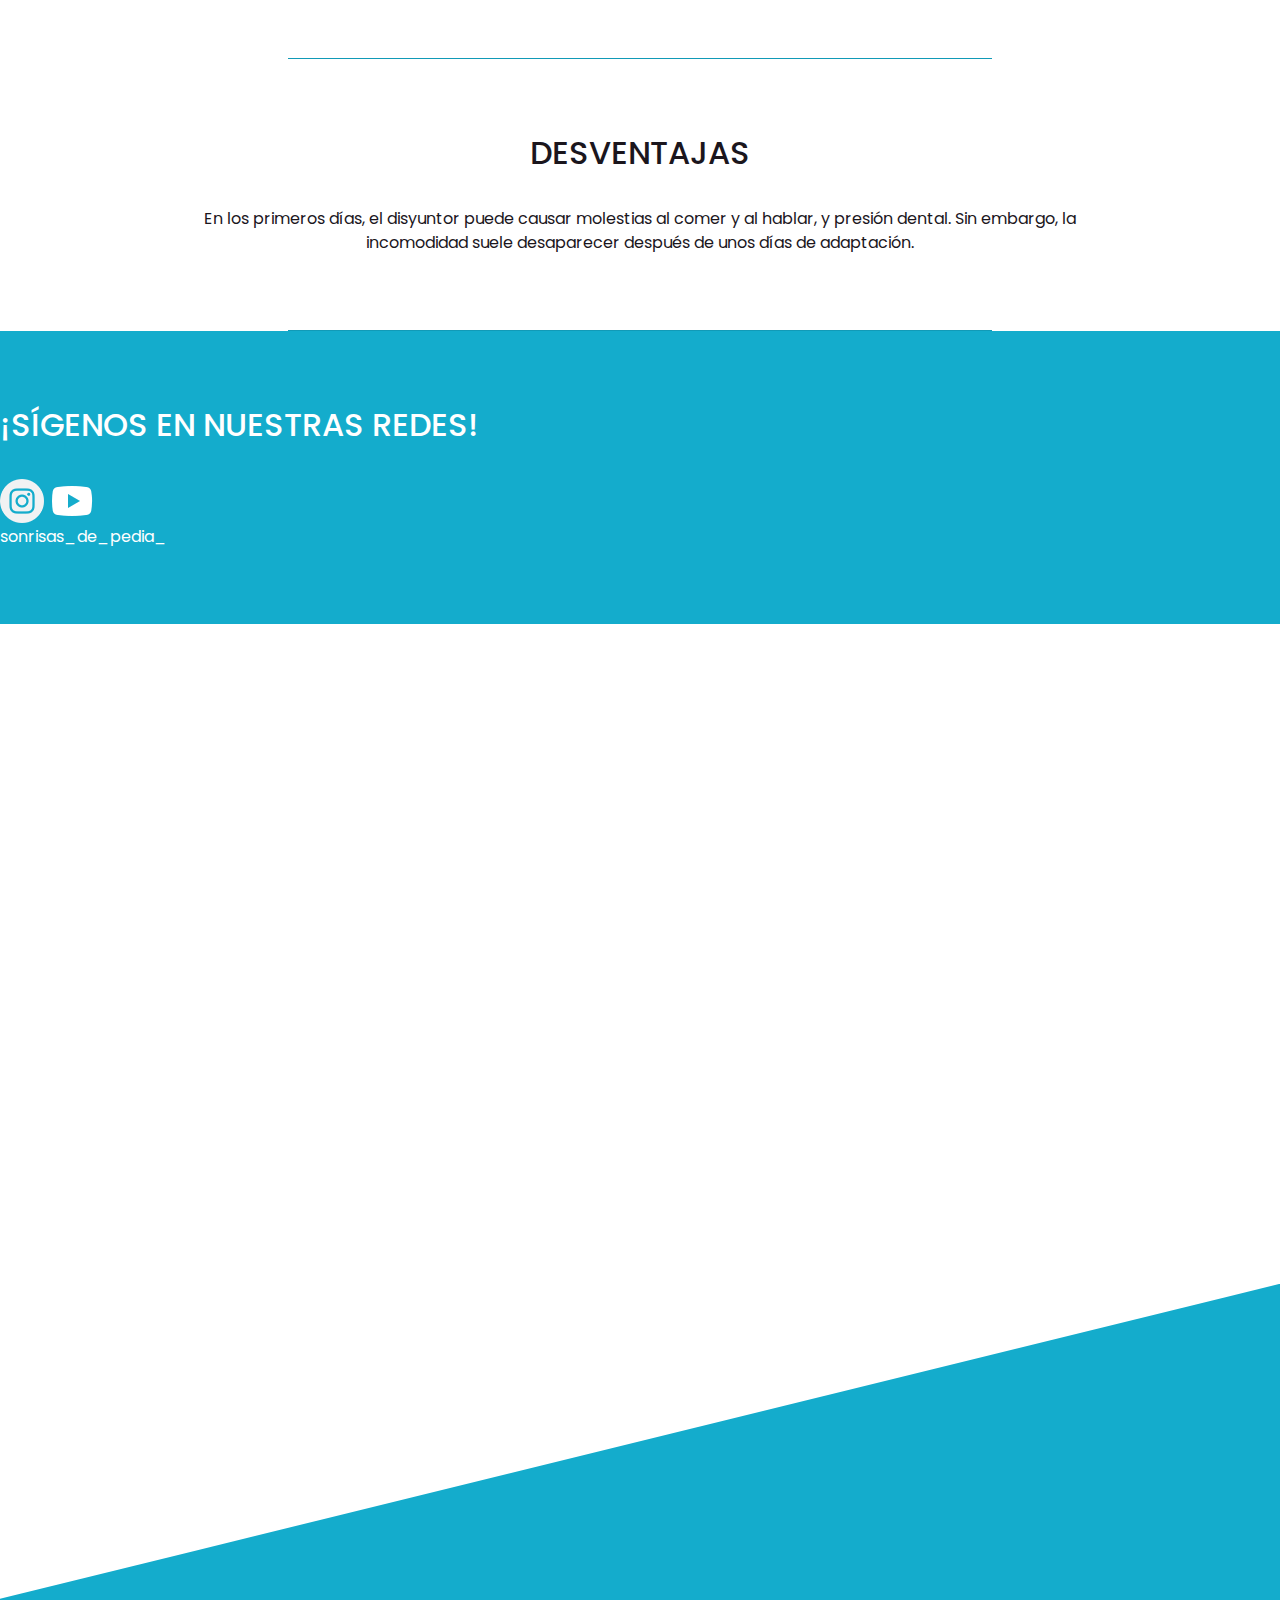
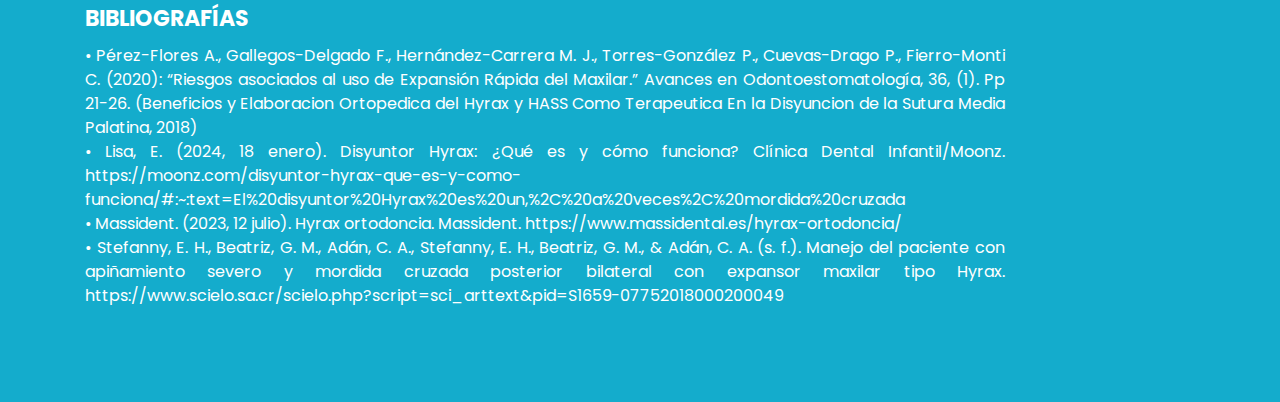
==== commit 548590e5: "Update index.html" ====
--- a/index.html
+++ b/index.html
@@ -243,7 +243,7 @@
 
   <section class="about_section layout_padding">
     <div class="container">
-      <h2>
+      <h2 style="text-align: center;">
         <b>¿QUÉ ES?</b>
       </h2>
       <p>
@@ -259,14 +259,14 @@
               <!--<img src="images/card-img-1.png" alt="">-->
             </div>
             <div class="card_detail-ox">
-              <h4>
+              <h4 style="text-align: center;">
                 <b>¿PARA QUÉ SIRVE?</b>
               </h4>
               <p>
-                <b>1.  </b>Expandir el maxilar superior: Separa las suturas palatinas para ensanchar el paladar y corregir discrepancias en el ancho del maxilar.<br>
-	              <b>2.  </b>	Corregir mordidas cruzadas: Mejora la relación entre el maxilar superior y la mandíbula.<br>
-	              <b>3.  </b>	Alinear dientes: Crea espacio adicional para que los dientes permanentes se acomoden correctamente.<br>
-	              <b>4.  </b>	Mejorar la respiración: Puede ayudar a los pacientes que presentan problemas respiratorios al ensanchar el paladar y liberar el espacio de las vías respiratorias superiores.<br>
+                <b>1.  </b>Expandir el maxilar superior: Separa las suturas palatinas para ensanchar el paladar y corregir discrepancias en el ancho del maxilar.<br><br>
+	              <b>2.  </b>	Corregir mordidas cruzadas: Mejora la relación entre el maxilar superior y la mandíbula.<br><br>
+	              <b>3.  </b>	Alinear dientes: Crea espacio adicional para que los dientes permanentes se acomoden correctamente.<br><br>
+	              <b>4.  </b>	Mejorar la respiración: Puede ayudar a los pacientes que presentan problemas respiratorios al ensanchar el paladar y liberar el espacio de las vías respiratorias superiores.<br><br>
               </p>
             </div>
           </div>
@@ -277,11 +277,11 @@
               <!--<img src="images/card-img-2.png" alt="">-->
             </div>
             <div class="card_detail-ox">
-              <h4>
+              <h4 style="text-align: center;">
                 <b>¿A PARTIR DE QUÉ EDAD SE UTILIZA?</b>
               </h4>
               <p>
-                <b>Edad mínima:</b> Generalmente, se utiliza en pacientes jóvenes, entre los 7 y 10 años, cuando los huesos aún son lo suficientemente maleables y el maxilar está en crecimiento. Sin embargo, puede utilizarse en niños más pequeños si el ortodoncista lo considera necesario.<br>
+                <b>Edad mínima:</b> Generalmente, se utiliza en pacientes jóvenes, entre los 7 y 10 años, cuando los huesos aún son lo suficientemente maleables y el maxilar está en crecimiento. Sin embargo, puede utilizarse en niños más pequeños si el ortodoncista lo considera necesario.<br><br>
                 <b>Edad máxima:</b> Suele ser más efectivo hasta los 14-16 años, antes de que las suturas del paladar se fusionen completamente. En las niñas será antes de la primera menarca su límite de uso.<br>
 
               </p>
@@ -299,13 +299,14 @@
   <!-- portfolio section -->
   <section class="portfolio_section layout_padding2">
     <div class="container">
-      <h2>
+      <h2 style="text-align: center;">
         FUNCIONAMIENTO
       </h2>
       <p>
-        El disyuntor Hyrax es un aparato metálico que <b>se fija a los molares superiores</b> mediante bandas metálicas. Dado que el expansor suele colocarse cuando el paciente se encuentra en pleno <b>recambio dentario</b>, su estructura está preparada para permitir la erupción de los dientes definitivos.<br>
-        El disyuntor Hyrax es un aparato ortodóntico que expande el paladar al aplicar presión sobre la sutura palatina media mediante un tornillo central. Esta presión provoca la separación de la sutura y la formación de nuevo tejido óseo. Puede ser activado por el ortodoncista o los padres con una llave especial. Una vez alcanzada la expansión deseada, el aparato se mantiene en la boca sin activación durante varios meses para estabilizar el nuevo hueso.
-        <br><br><img src="images/funcionamiento.png"  alt=""><br><br>
+        El disyuntor Hyrax es un aparato metálico que <b>se fija a los molares superiores</b> mediante bandas metálicas. Dado que el expansor suele colocarse cuando el paciente se encuentra en pleno <b>recambio dentario</b>, su estructura está preparada para permitir la erupción de los dientes definitivos.<br><br>
+        El disyuntor Hyrax es un aparato ortodóntico que expande el paladar al aplicar presión sobre la sutura palatina media mediante un tornillo central. Esta presión provoca la separación de la sutura y la formación de nuevo tejido óseo. Puede ser activado por el ortodoncista o los padres con una llave especial. <br><br>
+        Una vez alcanzada la expansión deseada, el aparato se mantiene en la boca sin activación durante varios meses para estabilizar el nuevo hueso.
+        <p style="text-align: center;"><br><br><img src="images/funcionamiento.png"  alt=""><br><br></p>
       </p>
     </div>
     <div class="container">
@@ -316,22 +317,22 @@
               <!--<img src="images/card-img-1.png" alt="">--> 
             </div>
             <div class="card_detail-ox">
-              <h4>
+              <h4 style="text-align: center;">
                 <b>INDICACIONES DE USO</b>
               </h4>
               <p>
-                <b>Expansión del paladar:</b> Para corregir un paladar estrecho o asimétrico.<br>
-                <b>Problemas de mordida:</b> Para mejorar la oclusión dental y alinear los dientes.<br>
-                <b>Creación de espacio:</b> Para facilitar la erupción de dientes permanentes o preparar el espacio para tratamientos ortodónticos posteriores.<br>
-                <b>Tratamiento de apnea del sueño:</b> En algunos casos, se utiliza para aumentar el espacio en la cavidad oral y mejorar la respiración durante el sueño.<br>
-                Es fundamental que su uso sea supervisado por un ortodoncista, quien determinará la necesidad y el tiempo de tratamiento adecuado.<br>
-                <img src="images/indicaciones_de_uso.png" height="200px"><br>
-                <h4><b>CONTRAINDICACIONES</b></h4>
-                Pacientes que no cooperen con el tratamiento. <br>
-                Pacientes que tengan un simple diente cruzado.<br>
-                Pacientes con asimetría maxilar o mandibular.<br>
-                Pacientes con mordida abierta, plano mandibular inclinado o perfil convexo.<br>
-                Adultos con severas discrepancias esqueletales, ya sean anteroposteriores, transversales o verticales.<br>
+                <b>Expansión del paladar:</b> Para corregir un paladar estrecho o asimétrico.<br><br>
+                <b>Problemas de mordida:</b> Para mejorar la oclusión dental y alinear los dientes.<br><br>
+                <b>Creación de espacio:</b> Para facilitar la erupción de dientes permanentes o preparar el espacio para tratamientos ortodónticos posteriores.<br><br>
+                <b>Tratamiento de apnea del sueño:</b> En algunos casos, se utiliza para aumentar el espacio en la cavidad oral y mejorar la respiración durante el sueño.<br><br>
+                Es fundamental que su uso sea supervisado por un ortodoncista, quien determinará la necesidad y el tiempo de tratamiento adecuado.<br><br>
+                <!--<img src="images/indicaciones_de_uso.png" height="200px"><br>-->
+                <h4 style="text-align: center;"><b>CONTRAINDICACIONES</b></h4>
+                <b>1. </b>Pacientes que no cooperen con el tratamiento. <br><br>
+                <b>2. </b>Pacientes que tengan un simple diente cruzado.<br><br>
+                <b>3. </b>Pacientes con asimetría maxilar o mandibular.<br><br>
+                <b>4. </b>Pacientes con mordida abierta, plano mandibular inclinado o perfil convexo.<br><br>
+                <b>5. </b>Adultos con severas discrepancias esqueletales, ya sean anteroposteriores, transversales o verticales.<br>
               </p>
             </div>
           </div>
@@ -347,15 +348,15 @@
 
   <section class="Why_section layout_padding">
     <div class="container">
-      <b><h2>PRECIO</h2></b>
+      <b><h2 style="text-align: center;">PRECIO</h2></b>
       <p>
         En México, el costo de un disyuntor Hyrax suele oscilar entre <b>$5,000 y $12,000 pesos mexicanos</b> (aproximadamente entre 280 y 650 USD), aunque el precio exacto dependerá de varios factores, como:
       </p>
       <p>
-        <b>1.	Clínica o especialista:</b> Los precios pueden variar según la experiencia del ortodoncista y el tipo de clínica (pública o privada).<br>
-        <b>2.	Servicios incluidos:</b> Algunos ortodoncistas ofrecen un precio que incluye la colocación, ajustes periódicos y consultas de seguimiento, mientras que otros pueden cobrar por cada consulta de forma independiente.<br>
-        <b>3.	Ubicación geográfica:</b> En ciudades grandes como Ciudad de México, Monterrey o Guadalajara, los costos pueden ser más altos en comparación con ciudades más pequeñas.<br>
-        <b>4.	Tipo de disyuntor:</b> Existen diferentes variantes de disyuntores Hyrax según la anatomía del paciente, que también puede influir en el precio.<br>
+        <b>1.	Clínica o especialista:</b> Los precios pueden variar según la experiencia del ortodoncista y el tipo de clínica (pública o privada).<br><br>
+        <b>2.	Servicios incluidos:</b> Algunos ortodoncistas ofrecen un precio que incluye la colocación, ajustes periódicos y consultas de seguimiento, mientras que otros pueden cobrar por cada consulta de forma independiente.<br><br>
+        <b>3.	Ubicación geográfica:</b> En ciudades grandes como Ciudad de México, Monterrey o Guadalajara, los costos pueden ser más altos en comparación con ciudades más pequeñas.<br><br>
+        <b>4.	Tipo de disyuntor:</b> Existen diferentes variantes de disyuntores Hyrax según la anatomía del paciente, que también puede influir en el precio.<br><br>
 
       </p>
     </div>
@@ -365,16 +366,16 @@
   
   <section class="Why_section layout_padding">
     <div class="container">
-      <b><h2>VENTAJAS</h2></b>
-      <p>
-        Ensancha el maxilar superior, lo que mejora la respiración. <br>
-        Corrige la mordida cruzada y otros problemas de maloclusión dental. <br>
-        Mejora la función de masticación y de habla. <br>
-        Previene problemas dentales a largo plazo, como caries dental y enfermedades periodontales. <br>
-        Previene problemas articulares debido a una mala forma de morder. <br>
-        Mejora la estética dental y facial. <br>
-        El disyuntor Hyrax se suele utilizar.<br><br>
-        <img src="images/ventajas.png" width="300px"/>
+      <b><h2 style="text-align: center;">VENTAJAS</h2></b>
+      <p>
+        <b>1. </b>Ensancha el maxilar superior, lo que mejora la respiración. <br><br>
+        <b>2. </b>Corrige la mordida cruzada y otros problemas de maloclusión dental. <br><br>
+        <b>3. </b>Mejora la función de masticación y de habla. <br><br>
+        <b>4. </b>Previene problemas dentales a largo plazo, como caries dental y enfermedades periodontales. <br><br>
+        <b>5. </b>Previene problemas articulares debido a una mala forma de morder. <br><br>
+        <b>6. </b>Mejora la estética dental y facial. <br><br>
+        <b>7. </b>El disyuntor Hyrax se suele utilizar.<br><br>
+        <p style="text-align: center;"><img src="images/ventajas.png" width="300px"/></p>
       </p>
     </div>
   </section>
@@ -383,7 +384,7 @@
   
   <section class="Why_section layout_padding">
     <div class="container">
-      <b><h2>DESVENTAJAS</h2></b>
+      <b><h2 style="text-align: center;">DESVENTAJAS</h2></b>
       <p>
         En los primeros días, el disyuntor puede causar molestias al comer y al hablar, y presión dental. Sin embargo, la incomodidad suele desaparecer después de unos días de adaptación.
       </p>
@@ -391,7 +392,7 @@
   </section>
 
   <hr class="footer_hr"> 
-  <section class="Why_section layout_padding" style="background-color: #14accc;">
+  <section class="Why_section2 layout_padding" style="background-color: #14accc;">
     <h2 style="color: #fff;">¡SÍGENOS EN NUESTRAS REDES!</h2><br>
     <a href="https://www.instagram.com/sonrisas_de_pedia_?igsh=MW15MXZsaHIybzBiZA==" style="color: white;">
       <img src="images/instagram1.png"/>
@@ -404,21 +405,21 @@
       <a style="color: white;">sonrisas_de_pedia_</a>
   </section>
 
-  <section class="Why_section layout_padding">
+  <section class="Why_section2 layout_padding">
     <iframe width="80%" height="500px" src="https://www.youtube.com/embed/eKZJ_dA_YZk" title="Disyuntor Hyrax (Entrevista)." frameborder="0" allow="accelerometer; autoplay; clipboard-write; encrypted-media; gyroscope; picture-in-picture; web-share" referrerpolicy="strict-origin-when-cross-origin" allowfullscreen></iframe>
   </section>
   <!-- info section -->
-  <section class="info_section layout_padding">
+  <section class="info_section layout_padding" style="text-align: justify;">
     <div class="container info_content">
       <div>
         <div>
           <div>
             <div>
               <div class="col-md-10">
-                <h5>
+                <h5 style="text-align: justify;">
                   BIBLIOGRAFÍAS
                 </h5>
-                <p style="color: #fff;">
+                <p style="color: #fff;" style="text-align: justify;">
                 •	Pérez-Flores A., Gallegos-Delgado F., Hernández-Carrera M. J., Torres-González P., Cuevas-Drago P., Fierro-Monti C. (2020): “Riesgos asociados al uso de Expansión Rápida del Maxilar.” Avances en Odontoestomatología, 36, (1). Pp 21-26. (Beneficios y Elaboracion Ortopedica del Hyrax y HASS Como Terapeutica En la Disyuncion de la Sutura Media Palatina, 2018)<br>
                 •	Lisa, E. (2024, 18 enero). Disyuntor Hyrax: ¿Qué es y cómo funciona? Clínica Dental Infantil/Moonz. https://moonz.com/disyuntor-hyrax-que-es-y-como-funciona/#:~:text=El%20disyuntor%20Hyrax%20es%20un,%2C%20a%20veces%2C%20mordida%20cruzada<br>
                 •	Massident. (2023, 12 julio). Hyrax ortodoncia. Massident. https://www.massidental.es/hyrax-ortodoncia/<br>
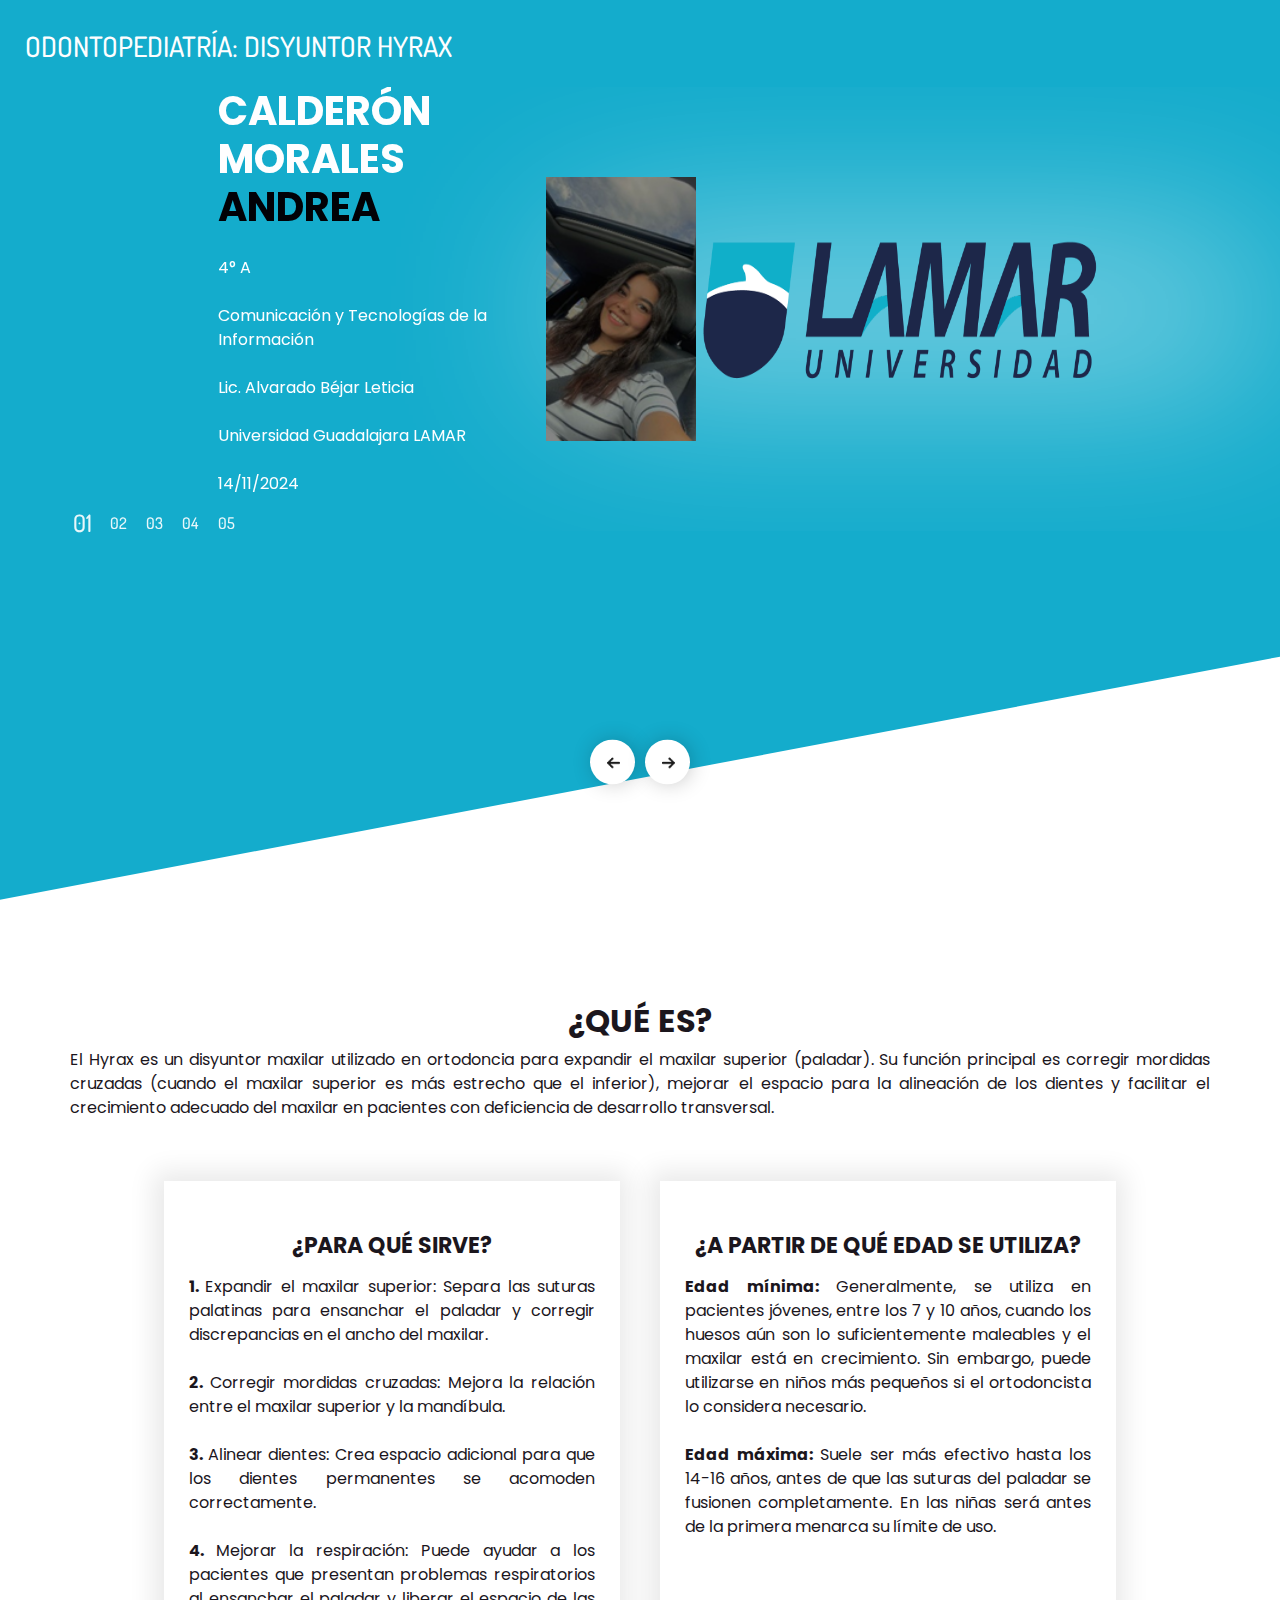
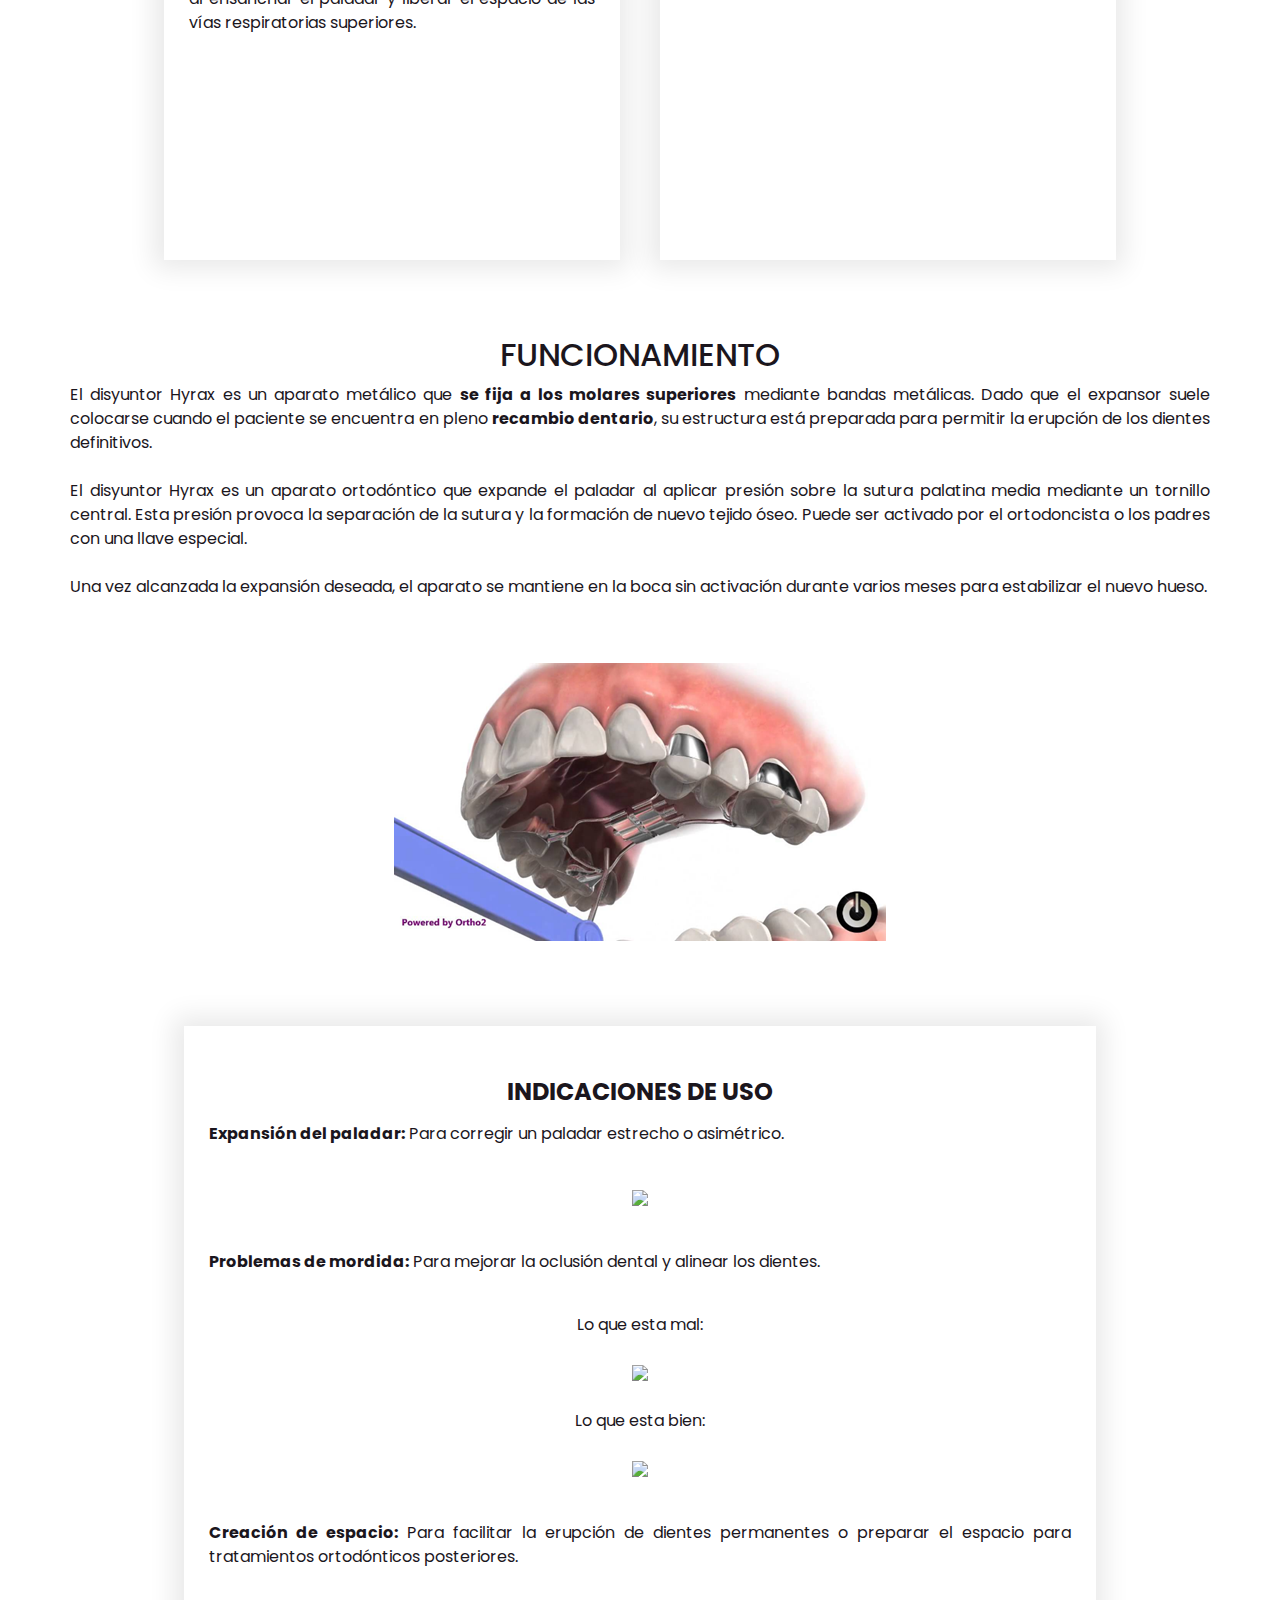
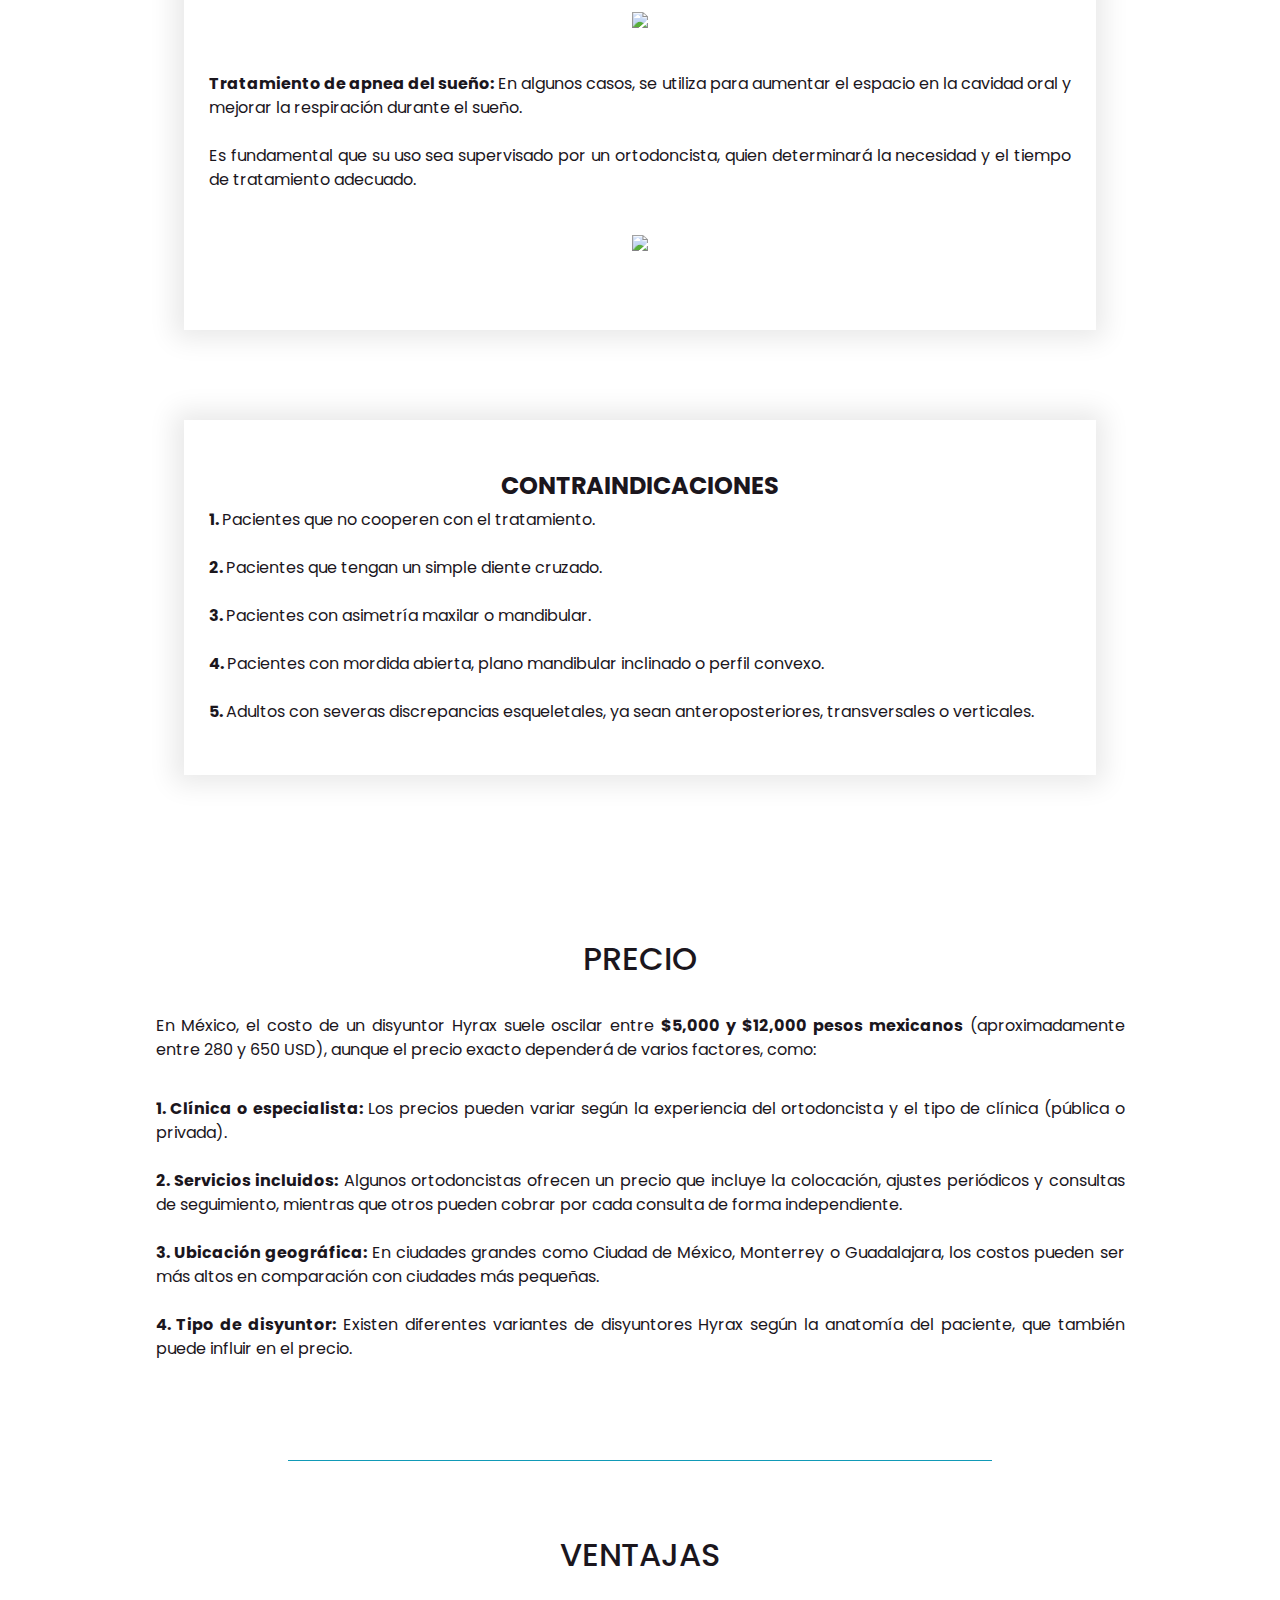
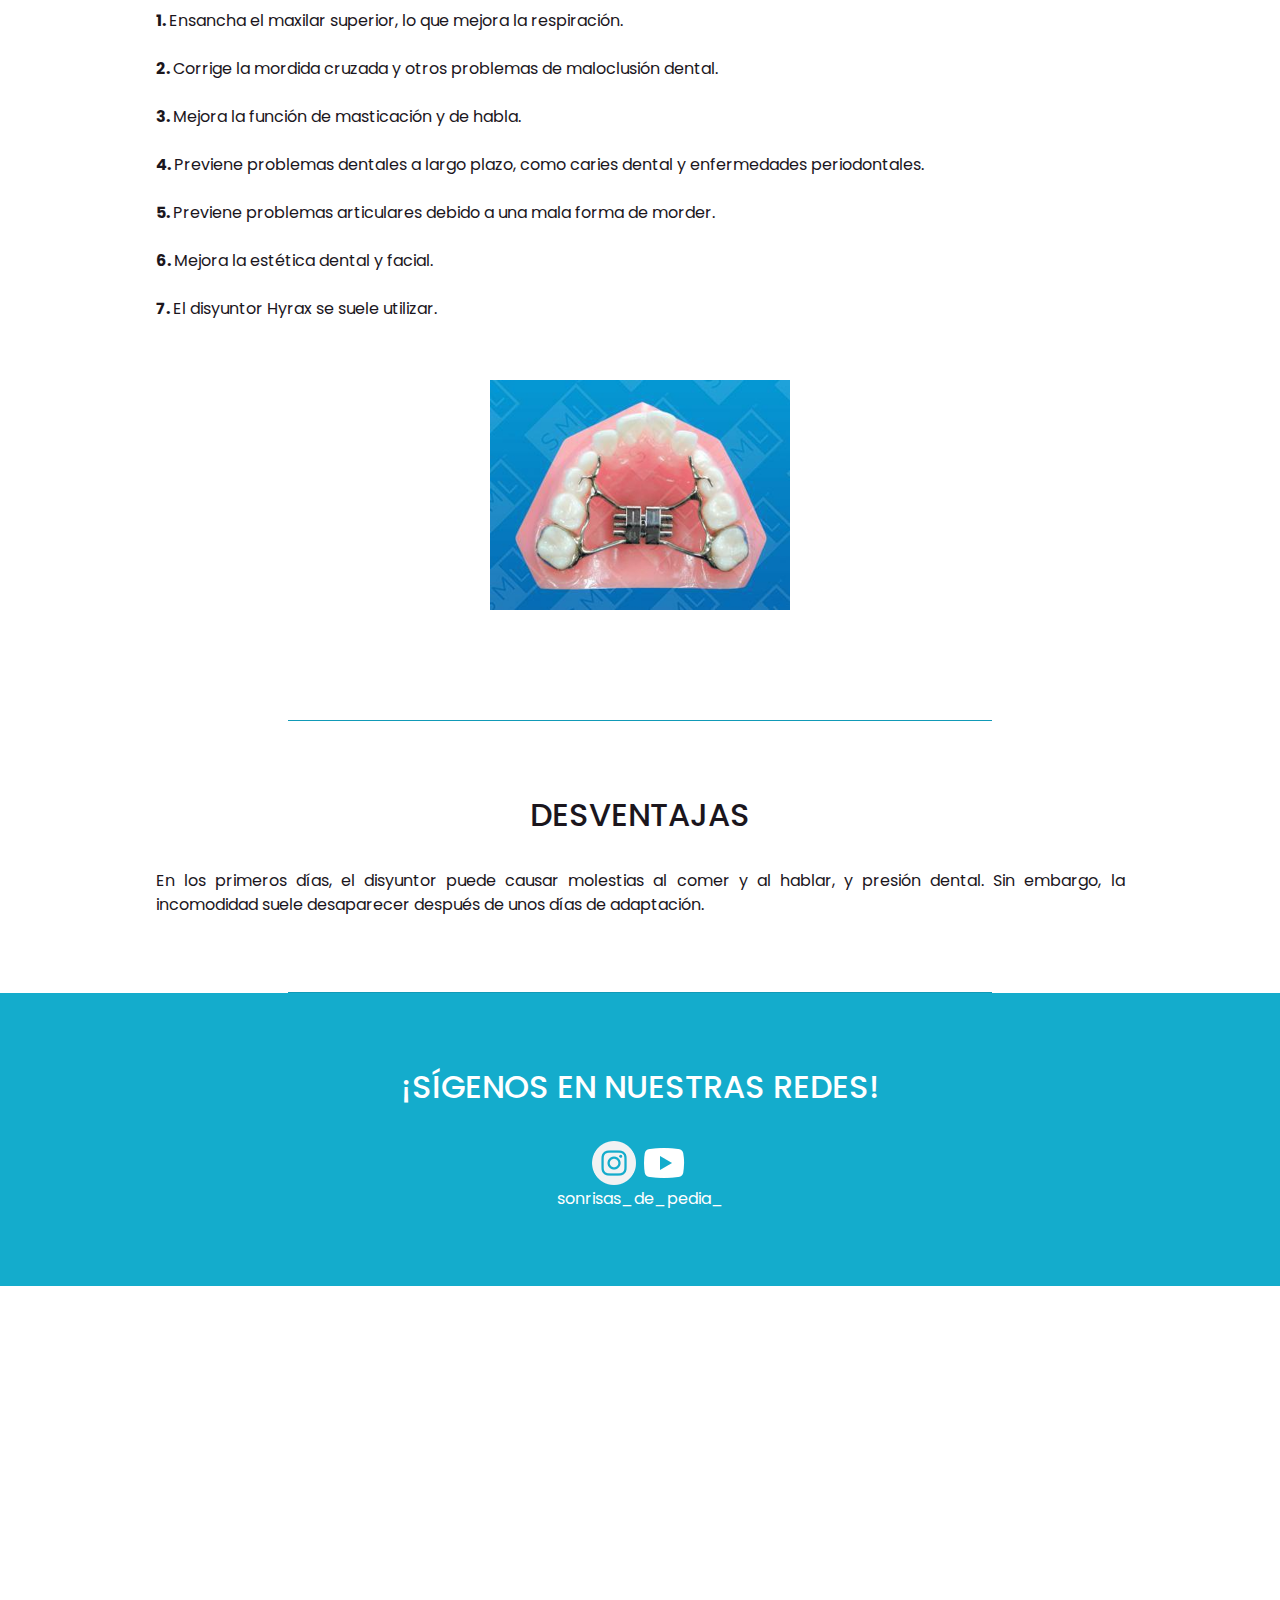
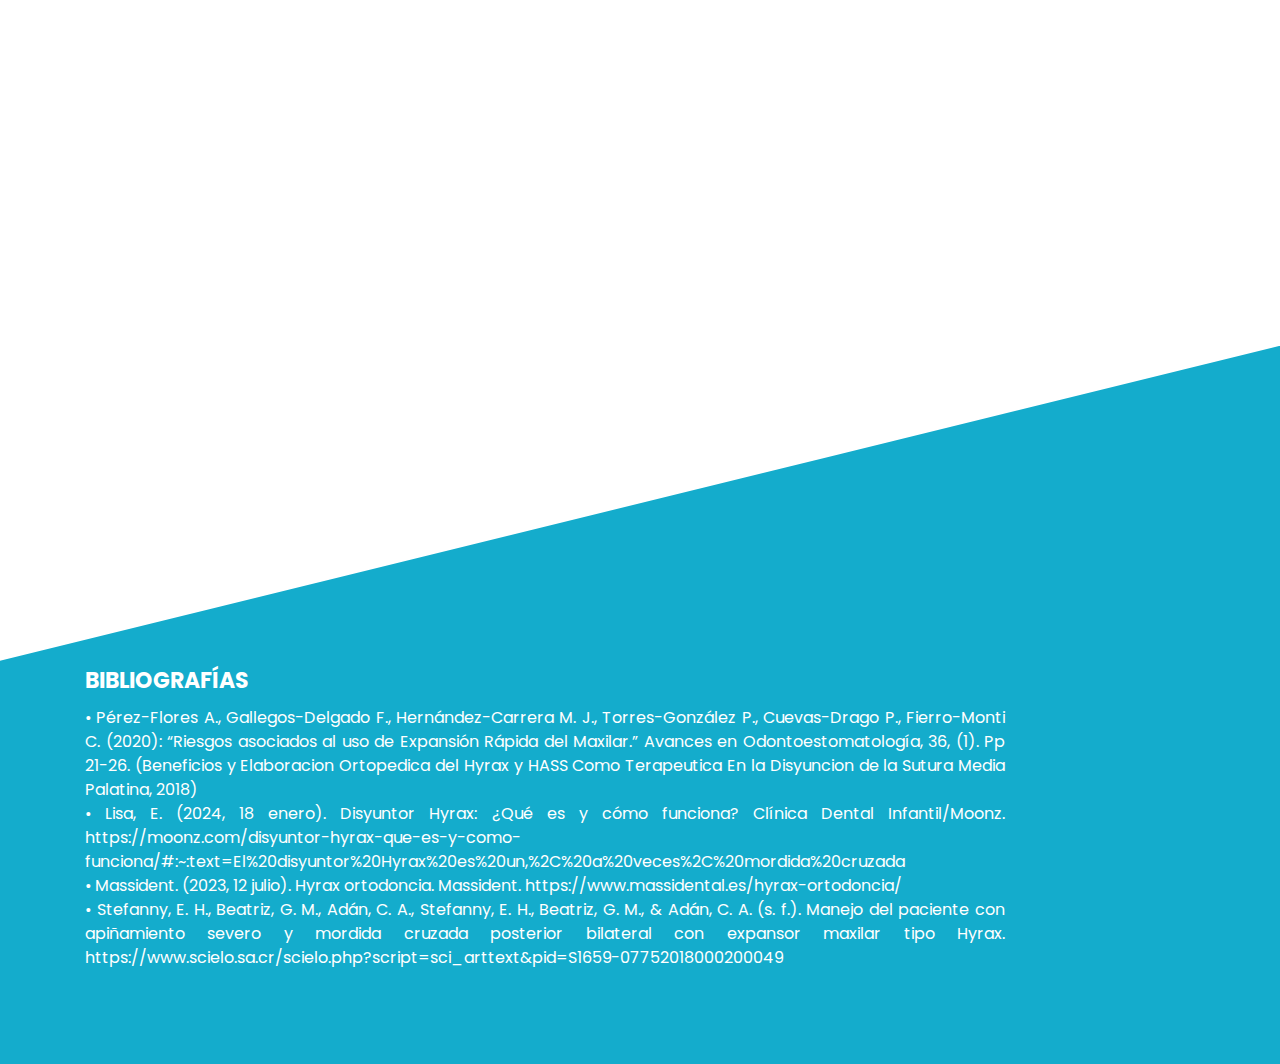
==== commit ee2c45ea: "Update index.html" ====
--- a/index.html
+++ b/index.html
@@ -322,11 +322,34 @@
               </h4>
               <p>
                 <b>Expansión del paladar:</b> Para corregir un paladar estrecho o asimétrico.<br><br>
+                <p style="text-align: center;"><img src="images/expansion_paladar.jpg"><br><br></p>
                 <b>Problemas de mordida:</b> Para mejorar la oclusión dental y alinear los dientes.<br><br>
+                <p style="text-align: center;">
+                  Lo que esta mal:<br><br>
+                  <img src="images/problemas_mordida.jpg"><br><br>
+                  Lo que esta bien:<br><br>
+                  <img src="images/problema_mordida_bien.jpg"><br><br>
+                </p>
                 <b>Creación de espacio:</b> Para facilitar la erupción de dientes permanentes o preparar el espacio para tratamientos ortodónticos posteriores.<br><br>
+                <p style="text-align: center;"><img src="images/creacion_de_espacios.jpg"><br><br></p>
                 <b>Tratamiento de apnea del sueño:</b> En algunos casos, se utiliza para aumentar el espacio en la cavidad oral y mejorar la respiración durante el sueño.<br><br>
                 Es fundamental que su uso sea supervisado por un ortodoncista, quien determinará la necesidad y el tiempo de tratamiento adecuado.<br><br>
+                <p style="text-align: center;"><img src="images/apnea_del_suaño.jpg"><br><br></p>
                 <!--<img src="images/indicaciones_de_uso.png" height="200px"><br>-->
+            </div>
+          </div>
+        </div>       
+      </div>
+    </div>
+
+    <div class="container">
+      <div class="about_card-container2">
+        <div class="about_card2">
+          <div class="about-detail">
+            <div class="about_img-box">
+              <!--<img src="images/card-img-1.png" alt="">--> 
+            </div>
+            <div class="card_detail-ox">
                 <h4 style="text-align: center;"><b>CONTRAINDICACIONES</b></h4>
                 <b>1. </b>Pacientes que no cooperen con el tratamiento. <br><br>
                 <b>2. </b>Pacientes que tengan un simple diente cruzado.<br><br>
--- a/css/style.css
+++ b/css/style.css
@@ -393,7 +393,7 @@
 /* about section */
 .about_section {
   margin-top: 45px;
-  text-align: center;
+  text-align: justify;
 }
 
 .about_section h4 {
@@ -414,7 +414,7 @@
   margin: 45px 20px;
   width: 40%;
   min-width: 300px;
-  height: 550px;
+  height: 590px;
 }
 
 .about_card2 {
@@ -426,7 +426,7 @@
 
 .about_card .about-detail {
   padding: 2px 25px 35px 25px;
-  height: 590px;
+  height: 115%;
   -webkit-box-shadow: -1px 0px 25px 9px rgba(0, 0, 0, 0.09);
   -moz-box-shadow: -1px 0px 25px 9px rgba(0, 0, 0, 0.09);
   box-shadow: -1px 0px 25px 9px rgba(0, 0, 0, 0.09);
@@ -499,7 +499,7 @@
 
 /* portfolio section */
 .portfolio_section {
-  text-align: center;
+  text-align: justify;
 }
 
 .portfolio_section .row>div {
@@ -620,10 +620,19 @@
 
 /* why section */
 .Why_section {
+  text-align: justify;
+}
+
+.Why_section p {
+  width: 85%;
+  margin: 35px auto 0 auto;
+}
+
+.Why_section2 {
   text-align: center;
 }
 
-.Why_section p {
+.Why_section2 p {
   width: 85%;
   margin: 35px auto 0 auto;
 }
